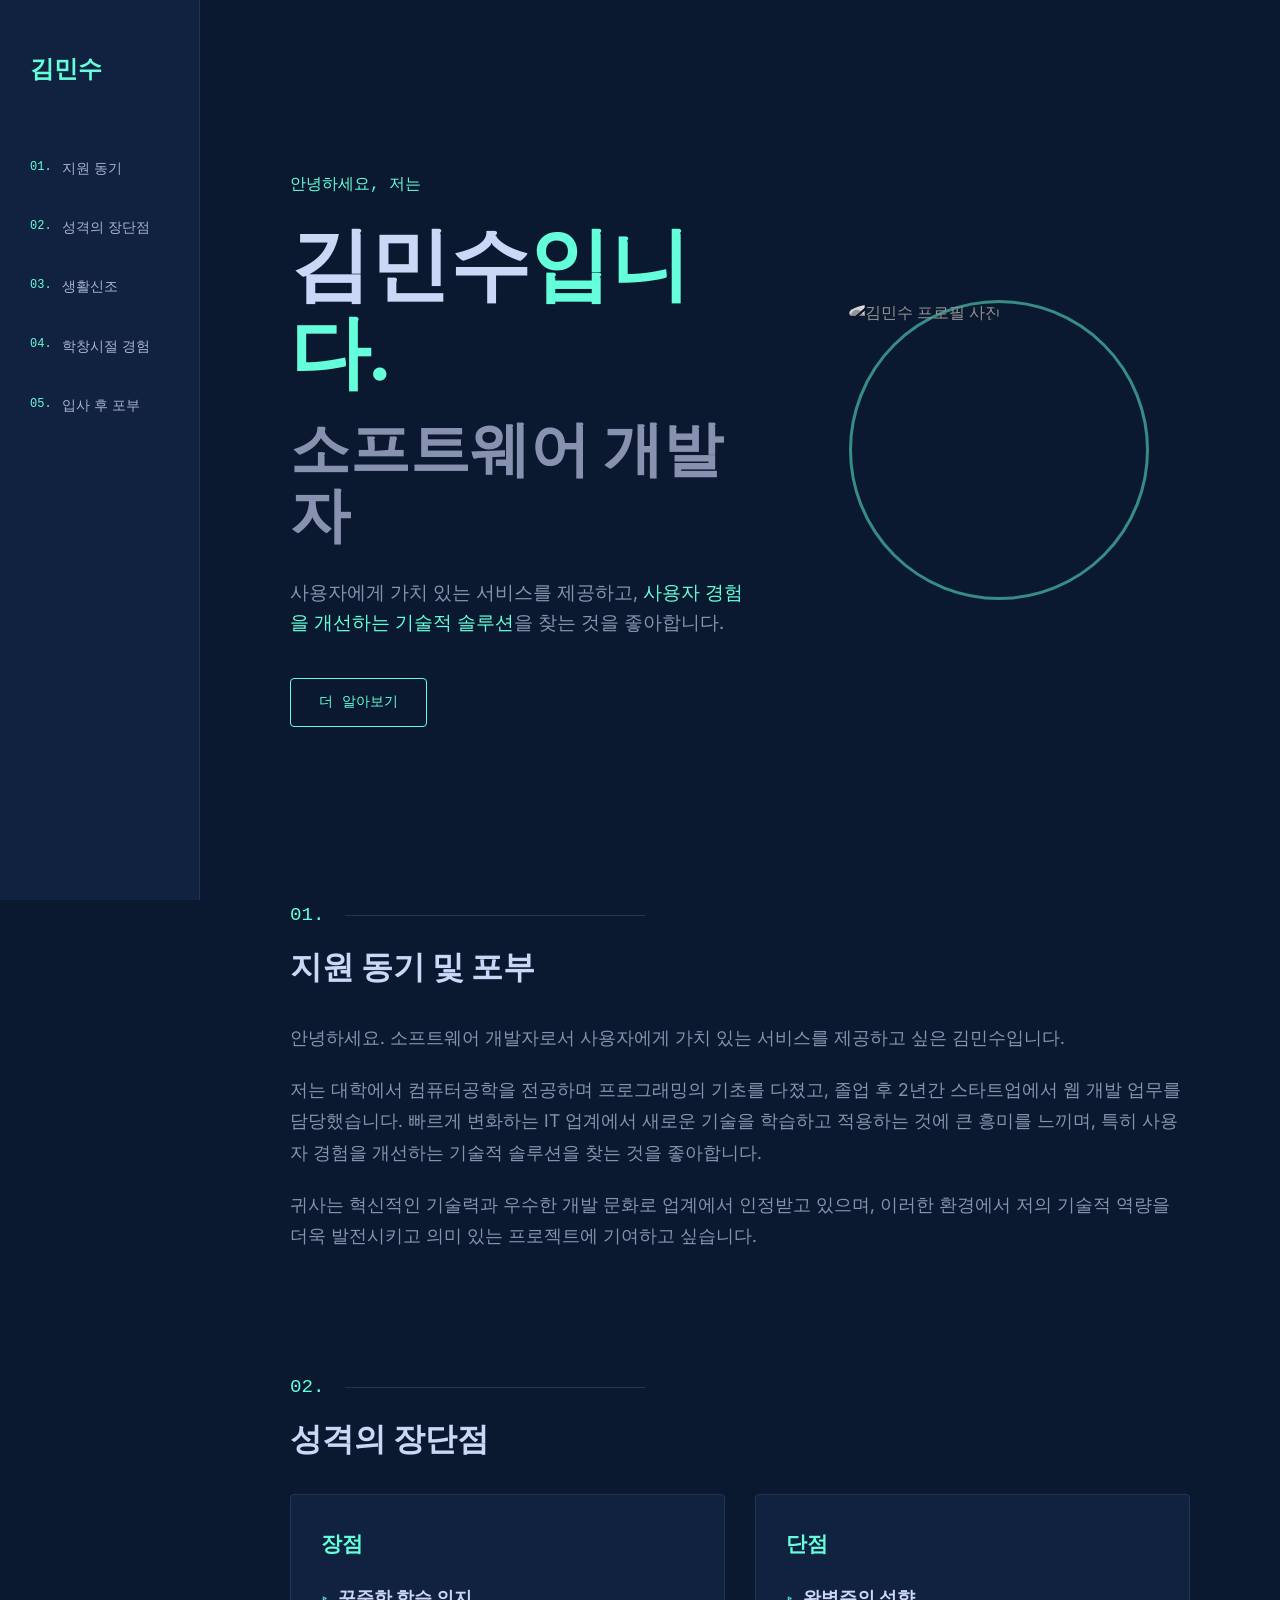
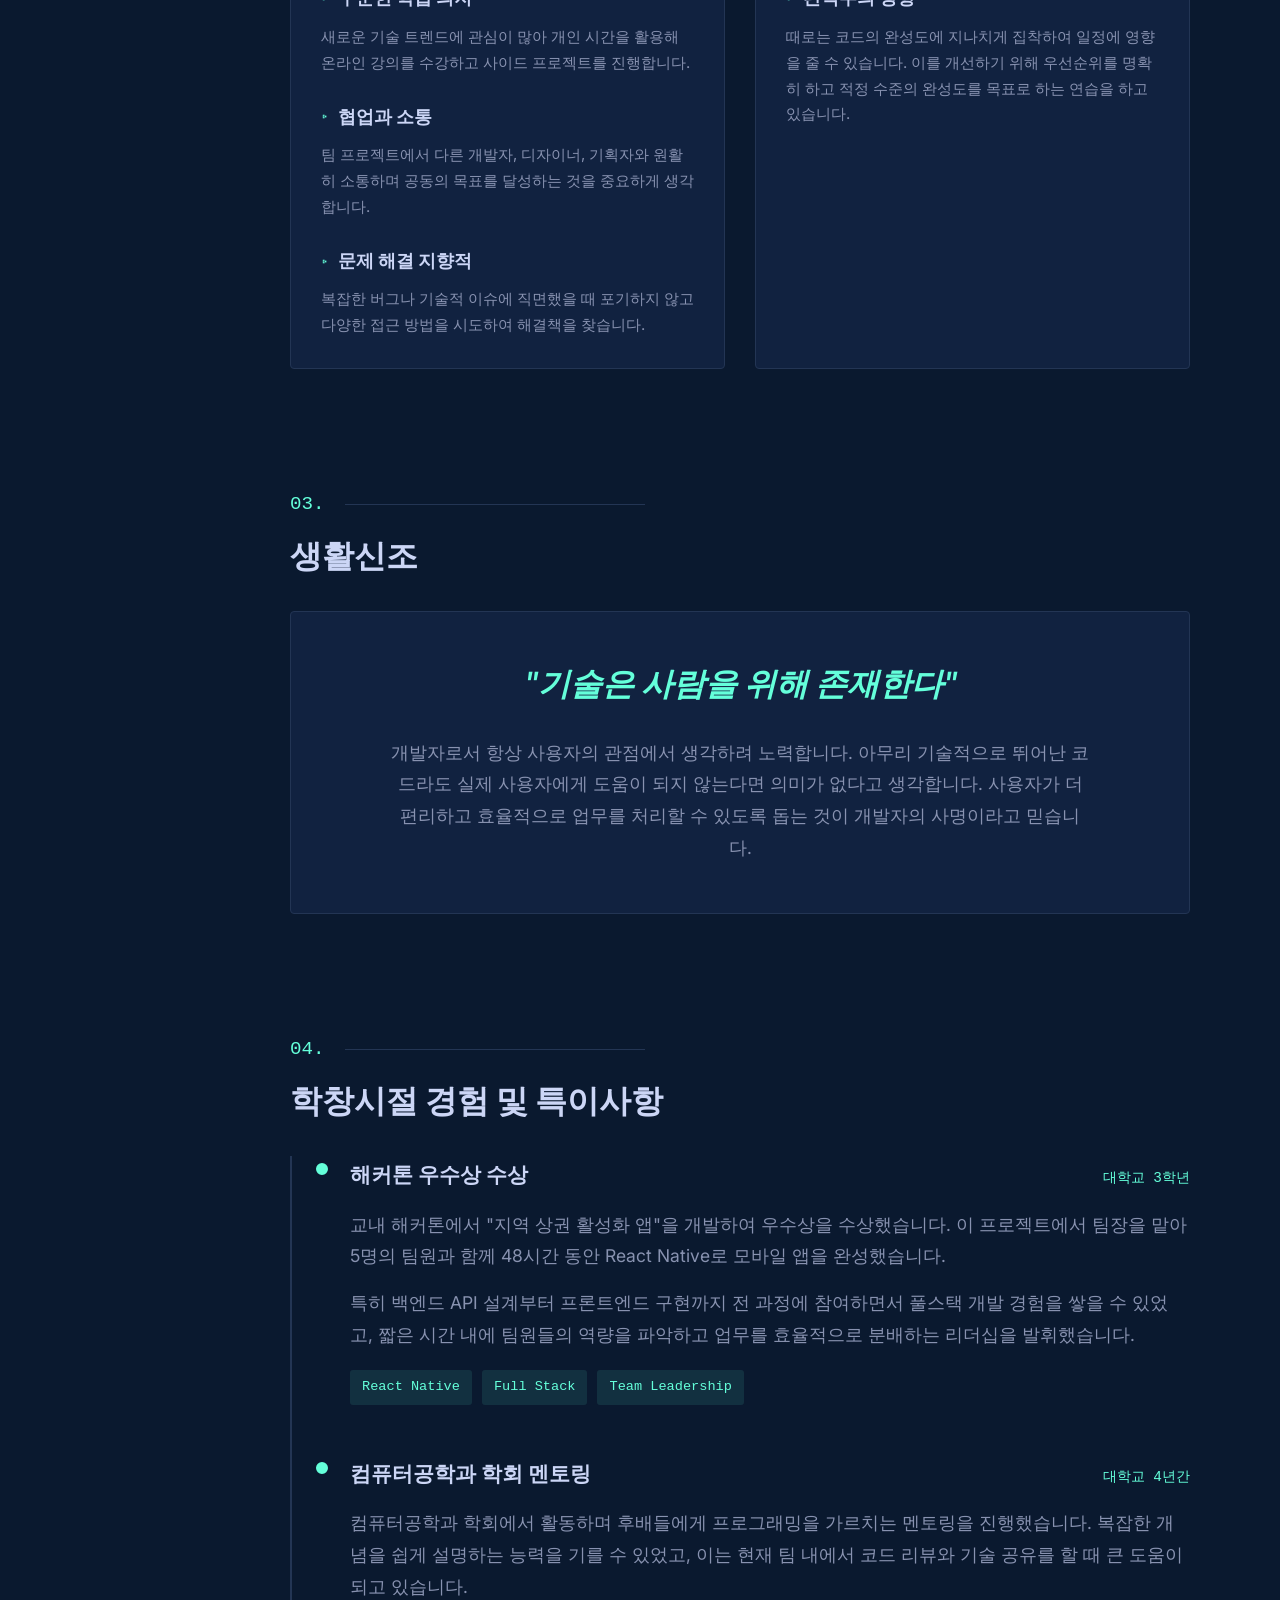
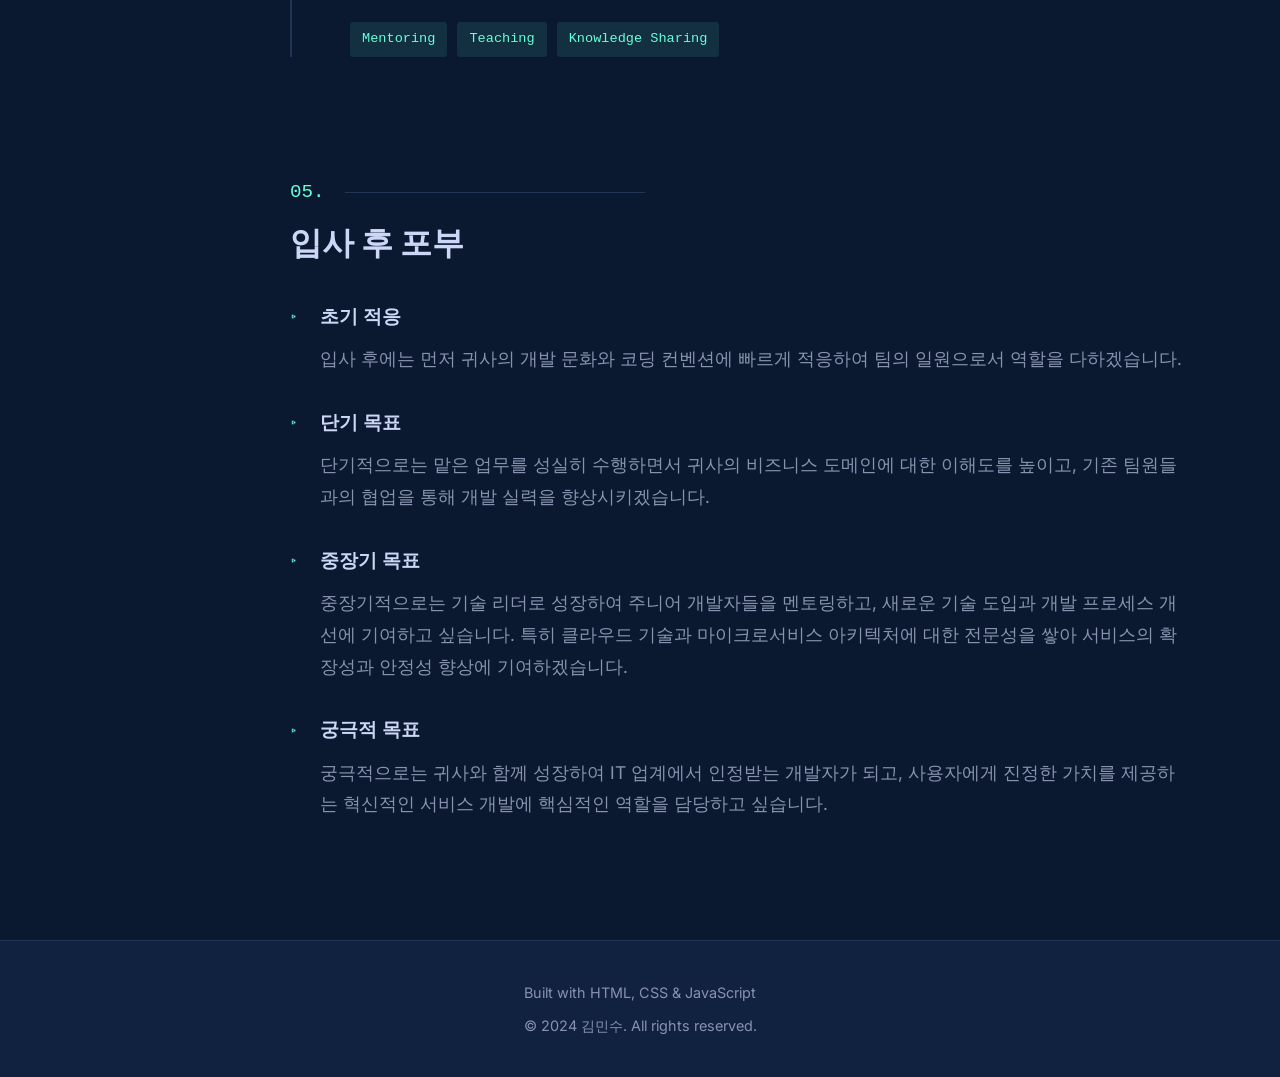
==== index.html @ 6a03dec2 "Sure! Pl" ====
<!DOCTYPE html>
<html lang="ko">
<head>
    <meta charset="UTF-8">
    <meta name="viewport" content="width=device-width, initial-scale=1.0">
    <title>김민수 - 자기소개서</title>
    <link rel="stylesheet" href="style.css">
    <link rel="preconnect" href="https://fonts.googleapis.com">
    <link rel="preconnect" href="https://fonts.gstatic.com" crossorigin>
    <link href="https://fonts.googleapis.com/css2?family=Inter:wght@300;400;500;600;700&display=swap" rel="stylesheet">
</head>
<body>
    <!-- 좌측 사이드바 네비게이션 -->
    <aside class="sidebar">
        <div class="sidebar-content">
            <div class="logo">
                <a href="#intro">김민수</a>
            </div>
            <nav class="sidebar-nav">
                <ol class="nav-list">
                    <li><a href="#motivation" class="nav-link"><span>01.</span> 지원 동기</a></li>
                    <li><a href="#personality" class="nav-link"><span>02.</span> 성격의 장단점</a></li>
                    <li><a href="#philosophy" class="nav-link"><span>03.</span> 생활신조</a></li>
                    <li><a href="#experience" class="nav-link"><span>04.</span> 학창시절 경험</a></li>
                    <li><a href="#future" class="nav-link"><span>05.</span> 입사 후 포부</a></li>
                </ol>
            </nav>
        </div>
    </aside>

    <!-- 메인 콘텐츠 -->
    <main class="main-wrapper">
        <div class="container">
            <!-- 인트로 섹션 -->
            <section id="intro" class="intro-section">
                <div class="intro-content">
                    <div class="intro-text">
                        <p class="intro-greeting">안녕하세요, 저는</p>
                        <h1 class="intro-name">김민수<span class="highlight">입니다.</span></h1>
                        <h2 class="intro-title">소프트웨어 개발자</h2>
                        <p class="intro-description">
                            사용자에게 가치 있는 서비스를 제공하고, 
                            <span class="highlight">사용자 경험을 개선하는 기술적 솔루션</span>을 찾는 것을 좋아합니다.
                        </p>
                        <a href="#motivation" class="cta-button">더 알아보기</a>
                    </div>
                    <div class="intro-image-wrapper">
                        <div class="profile-image-container">
                            <img src="P.png" alt="김민수 프로필 사진" class="profile-image">
                            <div class="profile-image-border"></div>
                        </div>
                    </div>
                </div>
            </section>

            <!-- 지원 동기 및 포부 -->
            <section id="motivation" class="section">
                <h2 class="section-number">01.</h2>
                <h2 class="section-title">지원 동기 및 포부</h2>
                <div class="section-content">
                    <p>안녕하세요. 소프트웨어 개발자로서 사용자에게 가치 있는 서비스를 제공하고 싶은 김민수입니다.</p>
                    <p>저는 대학에서 컴퓨터공학을 전공하며 프로그래밍의 기초를 다졌고, 졸업 후 2년간 스타트업에서 웹 개발 업무를 담당했습니다. 빠르게 변화하는 IT 업계에서 새로운 기술을 학습하고 적용하는 것에 큰 흥미를 느끼며, 특히 사용자 경험을 개선하는 기술적 솔루션을 찾는 것을 좋아합니다.</p>
                    <p>귀사는 혁신적인 기술력과 우수한 개발 문화로 업계에서 인정받고 있으며, 이러한 환경에서 저의 기술적 역량을 더욱 발전시키고 의미 있는 프로젝트에 기여하고 싶습니다.</p>
                </div>
            </section>

            <!-- 성격의 장단점 -->
            <section id="personality" class="section">
                <h2 class="section-number">02.</h2>
                <h2 class="section-title">성격의 장단점</h2>
                <div class="section-content">
                    <div class="personality-grid">
                        <div class="personality-item">
                            <h3 class="personality-label">장점</h3>
                            <ul class="personality-list">
                                <li>
                                    <div class="personality-header">
                                        <span class="personality-icon">▹</span>
                                        <strong>꾸준한 학습 의지</strong>
                                    </div>
                                    <p>새로운 기술 트렌드에 관심이 많아 개인 시간을 활용해 온라인 강의를 수강하고 사이드 프로젝트를 진행합니다.</p>
                                </li>
                                <li>
                                    <div class="personality-header">
                                        <span class="personality-icon">▹</span>
                                        <strong>협업과 소통</strong>
                                    </div>
                                    <p>팀 프로젝트에서 다른 개발자, 디자이너, 기획자와 원활히 소통하며 공동의 목표를 달성하는 것을 중요하게 생각합니다.</p>
                                </li>
                                <li>
                                    <div class="personality-header">
                                        <span class="personality-icon">▹</span>
                                        <strong>문제 해결 지향적</strong>
                                    </div>
                                    <p>복잡한 버그나 기술적 이슈에 직면했을 때 포기하지 않고 다양한 접근 방법을 시도하여 해결책을 찾습니다.</p>
                                </li>
                            </ul>
                        </div>
                        <div class="personality-item">
                            <h3 class="personality-label">단점</h3>
                            <ul class="personality-list">
                                <li>
                                    <div class="personality-header">
                                        <span class="personality-icon">▹</span>
                                        <strong>완벽주의 성향</strong>
                                    </div>
                                    <p>때로는 코드의 완성도에 지나치게 집착하여 일정에 영향을 줄 수 있습니다. 이를 개선하기 위해 우선순위를 명확히 하고 적정 수준의 완성도를 목표로 하는 연습을 하고 있습니다.</p>
                                </li>
                            </ul>
                        </div>
                    </div>
                </div>
            </section>

            <!-- 생활신조 -->
            <section id="philosophy" class="section">
                <h2 class="section-number">03.</h2>
                <h2 class="section-title">생활신조</h2>
                <div class="section-content">
                    <div class="philosophy-box">
                        <blockquote class="quote">"기술은 사람을 위해 존재한다"</blockquote>
                        <p>개발자로서 항상 사용자의 관점에서 생각하려 노력합니다. 아무리 기술적으로 뛰어난 코드라도 실제 사용자에게 도움이 되지 않는다면 의미가 없다고 생각합니다. 사용자가 더 편리하고 효율적으로 업무를 처리할 수 있도록 돕는 것이 개발자의 사명이라고 믿습니다.</p>
                    </div>
                </div>
            </section>

            <!-- 학창시절 경험 및 특이사항 -->
            <section id="experience" class="section">
                <h2 class="section-number">04.</h2>
                <h2 class="section-title">학창시절 경험 및 특이사항</h2>
                <div class="section-content">
                    <ul class="experience-list">
                        <li class="experience-item">
                            <div class="experience-header">
                                <h3 class="experience-title">해커톤 우수상 수상</h3>
                                <span class="experience-period">대학교 3학년</span>
                            </div>
                            <p>교내 해커톤에서 "지역 상권 활성화 앱"을 개발하여 우수상을 수상했습니다. 이 프로젝트에서 팀장을 맡아 5명의 팀원과 함께 48시간 동안 React Native로 모바일 앱을 완성했습니다.</p>
                            <p>특히 백엔드 API 설계부터 프론트엔드 구현까지 전 과정에 참여하면서 풀스택 개발 경험을 쌓을 수 있었고, 짧은 시간 내에 팀원들의 역량을 파악하고 업무를 효율적으로 분배하는 리더십을 발휘했습니다.</p>
                            <ul class="tech-tags">
                                <li>React Native</li>
                                <li>Full Stack</li>
                                <li>Team Leadership</li>
                            </ul>
                        </li>
                        <li class="experience-item">
                            <div class="experience-header">
                                <h3 class="experience-title">컴퓨터공학과 학회 멘토링</h3>
                                <span class="experience-period">대학교 4년간</span>
                            </div>
                            <p>컴퓨터공학과 학회에서 활동하며 후배들에게 프로그래밍을 가르치는 멘토링을 진행했습니다. 복잡한 개념을 쉽게 설명하는 능력을 기를 수 있었고, 이는 현재 팀 내에서 코드 리뷰와 기술 공유를 할 때 큰 도움이 되고 있습니다.</p>
                            <ul class="tech-tags">
                                <li>Mentoring</li>
                                <li>Teaching</li>
                                <li>Knowledge Sharing</li>
                            </ul>
                        </li>
                    </ul>
                </div>
            </section>

            <!-- 입사 후 포부 -->
            <section id="future" class="section">
                <h2 class="section-number">05.</h2>
                <h2 class="section-title">입사 후 포부</h2>
                <div class="section-content">
                    <ul class="future-list">
                        <li class="future-item">
                            <div class="future-header">
                                <span class="future-icon">▹</span>
                                <h3 class="future-title">초기 적응</h3>
                            </div>
                            <p>입사 후에는 먼저 귀사의 개발 문화와 코딩 컨벤션에 빠르게 적응하여 팀의 일원으로서 역할을 다하겠습니다.</p>
                        </li>
                        <li class="future-item">
                            <div class="future-header">
                                <span class="future-icon">▹</span>
                                <h3 class="future-title">단기 목표</h3>
                            </div>
                            <p>단기적으로는 맡은 업무를 성실히 수행하면서 귀사의 비즈니스 도메인에 대한 이해도를 높이고, 기존 팀원들과의 협업을 통해 개발 실력을 향상시키겠습니다.</p>
                        </li>
                        <li class="future-item">
                            <div class="future-header">
                                <span class="future-icon">▹</span>
                                <h3 class="future-title">중장기 목표</h3>
                            </div>
                            <p>중장기적으로는 기술 리더로 성장하여 주니어 개발자들을 멘토링하고, 새로운 기술 도입과 개발 프로세스 개선에 기여하고 싶습니다. 특히 클라우드 기술과 마이크로서비스 아키텍처에 대한 전문성을 쌓아 서비스의 확장성과 안정성 향상에 기여하겠습니다.</p>
                        </li>
                        <li class="future-item">
                            <div class="future-header">
                                <span class="future-icon">▹</span>
                                <h3 class="future-title">궁극적 목표</h3>
                            </div>
                            <p>궁극적으로는 귀사와 함께 성장하여 IT 업계에서 인정받는 개발자가 되고, 사용자에게 진정한 가치를 제공하는 혁신적인 서비스 개발에 핵심적인 역할을 담당하고 싶습니다.</p>
                        </li>
                    </ul>
                </div>
            </section>
        </div>
    </main>

    <!-- 푸터 -->
    <footer class="footer">
        <div class="footer-content">
            <p>Built with HTML, CSS & JavaScript</p>
            <p>&copy; 2024 김민수. All rights reserved.</p>
        </div>
    </footer>

    <!-- 스크롤 투 탑 버튼 -->
    <button id="scrollTop" class="scroll-top" aria-label="맨 위로 이동">
        ↑
    </button>

    <script src="script.js"></script>
</body>
</html>
---- style.css ----
/* 전역 스타일 */
* {
    margin: 0;
    padding: 0;
    box-sizing: border-box;
}

:root {
    --navy: #0a192f;
    --light-navy: #112240;
    --lightest-navy: #233554;
    --navy-shadow: rgba(2, 12, 27, 0.7);
    --dark-slate: #495670;
    --slate: #8892b0;
    --light-slate: #a8b2d1;
    --lightest-slate: #ccd6f6;
    --white: #e6f1ff;
    --green: #64ffda;
    --green-tint: rgba(100, 255, 218, 0.1);
    --pink: #f57dff;
    --blue: #57cbff;
    --font-sans: 'Inter', -apple-system, BlinkMacSystemFont, 'Segoe UI', 'Noto Sans KR', sans-serif;
    --transition: all 0.25s cubic-bezier(0.645, 0.045, 0.355, 1);
}

html {
    scroll-behavior: smooth;
}

body {
    font-family: var(--font-sans);
    line-height: 1.6;
    color: var(--slate);
    background-color: var(--navy);
    -webkit-font-smoothing: antialiased;
    -moz-osx-font-smoothing: grayscale;
}

/* 스크롤바 스타일 */
::-webkit-scrollbar {
    width: 12px;
}

::-webkit-scrollbar-track {
    background: var(--navy);
}

::-webkit-scrollbar-thumb {
    background-color: var(--dark-slate);
    border: 3px solid var(--navy);
    border-radius: 10px;
}

::-webkit-scrollbar-thumb:hover {
    background-color: var(--green);
}

/* 좌측 사이드바 */
.sidebar {
    position: fixed;
    left: 0;
    top: 0;
    bottom: 0;
    width: 200px;
    background-color: var(--light-navy);
    border-right: 1px solid var(--lightest-navy);
    padding: 50px 30px;
    z-index: 1000;
    display: flex;
    flex-direction: column;
    transition: var(--transition);
}

.sidebar-content {
    display: flex;
    flex-direction: column;
    height: 100%;
}

.logo {
    margin-bottom: 60px;
}

.logo a {
    font-size: 1.5rem;
    font-weight: 700;
    color: var(--green);
    text-decoration: none;
    transition: var(--transition);
    display: inline-block;
}

.logo a:hover {
    color: var(--white);
    transform: translateY(-2px);
}

.sidebar-nav {
    flex: 1;
}

.nav-list {
    list-style: none;
    counter-reset: item;
    padding: 0;
}

.nav-list li {
    counter-increment: item;
    margin-bottom: 20px;
}

.nav-link {
    display: flex;
    align-items: center;
    color: var(--light-slate);
    text-decoration: none;
    font-size: 0.9rem;
    transition: var(--transition);
    padding: 8px 0;
    position: relative;
}

.nav-link span {
    margin-right: 10px;
    color: var(--green);
    font-family: 'SF Mono', 'Monaco', 'Inconsolata', 'Fira Code', monospace;
    font-size: 0.75rem;
}

.nav-link:hover,
.nav-link.active {
    color: var(--green);
}

.nav-link::before {
    content: '';
    position: absolute;
    left: -30px;
    width: 2px;
    height: 0;
    background-color: var(--green);
    transition: var(--transition);
}

.nav-link:hover::before,
.nav-link.active::before {
    height: 100%;
}

/* 메인 콘텐츠 래퍼 */
.main-wrapper {
    margin-left: 200px;
    min-height: 100vh;
}

.container {
    max-width: 1000px;
    margin: 0 auto;
    padding: 0 50px;
}

/* 인트로 섹션 */
.intro-section {
    min-height: 100vh;
    display: flex;
    flex-direction: column;
    justify-content: center;
    padding: 100px 0;
}

.intro-content {
    display: grid;
    grid-template-columns: 1.2fr 1fr;
    gap: 60px;
    align-items: center;
}

.intro-text {
    z-index: 1;
}

.intro-greeting {
    color: var(--green);
    font-family: 'SF Mono', 'Monaco', 'Inconsolata', 'Fira Code', monospace;
    font-size: 1rem;
    margin-bottom: 20px;
    animation: fadeInUp 0.6s ease;
}

.intro-name {
    font-size: clamp(40px, 8vw, 80px);
    font-weight: 700;
    color: var(--lightest-slate);
    line-height: 1.1;
    margin-bottom: 20px;
    animation: fadeInUp 0.6s ease 0.1s both;
}

.intro-name .highlight {
    color: var(--green);
}

.intro-title {
    font-size: clamp(30px, 6vw, 60px);
    font-weight: 700;
    color: var(--slate);
    line-height: 1.1;
    margin-bottom: 30px;
    animation: fadeInUp 0.6s ease 0.2s both;
}

.intro-description {
    font-size: 1.2rem;
    color: var(--slate);
    max-width: 600px;
    line-height: 1.6;
    margin-bottom: 40px;
    animation: fadeInUp 0.6s ease 0.3s both;
}

.intro-description .highlight {
    color: var(--green);
}

.cta-button {
    display: inline-block;
    color: var(--green);
    background-color: transparent;
    border: 1px solid var(--green);
    border-radius: 4px;
    padding: 12px 28px;
    font-size: 0.9rem;
    font-family: 'SF Mono', 'Monaco', 'Inconsolata', 'Fira Code', monospace;
    text-decoration: none;
    transition: var(--transition);
    animation: fadeInUp 0.6s ease 0.4s both;
}

.cta-button:hover {
    background-color: var(--green-tint);
    transform: translateY(-3px);
}

/* 프로필 이미지 */
.intro-image-wrapper {
    display: flex;
    justify-content: center;
    align-items: center;
    animation: fadeInUp 0.6s ease 0.5s both;
}

.profile-image-container {
    position: relative;
    width: 300px;
    height: 300px;
    max-width: 100%;
}

.profile-image {
    width: 100%;
    height: 100%;
    object-fit: cover;
    border-radius: 50%;
    filter: grayscale(100%);
    transition: var(--transition);
    position: relative;
    z-index: 2;
}

.profile-image:hover {
    filter: grayscale(0%);
    transform: scale(1.05);
}

.profile-image-border {
    position: absolute;
    top: 0;
    left: 0;
    width: 100%;
    height: 100%;
    border-radius: 50%;
    border: 3px solid var(--green);
    opacity: 0.5;
    transition: var(--transition);
    z-index: 1;
    animation: rotate 20s linear infinite;
}

.profile-image-container:hover .profile-image-border {
    opacity: 1;
    border-width: 4px;
    box-shadow: 0 0 30px var(--green-tint);
}

@keyframes rotate {
    from {
        transform: rotate(0deg);
    }
    to {
        transform: rotate(360deg);
    }
}

@keyframes fadeInUp {
    from {
        opacity: 0;
        transform: translateY(20px);
    }
    to {
        opacity: 1;
        transform: translateY(0);
    }
}

/* 섹션 스타일 */
.section {
    margin-bottom: 120px;
    opacity: 0;
    transform: translateY(30px);
    transition: var(--transition);
}

.section.visible {
    opacity: 1;
    transform: translateY(0);
}

.section-number {
    display: flex;
    align-items: center;
    font-family: 'SF Mono', 'Monaco', 'Inconsolata', 'Fira Code', monospace;
    font-size: 1.2rem;
    font-weight: 400;
    color: var(--green);
    margin-bottom: 10px;
    margin-right: 20px;
}

.section-number::after {
    content: '';
    display: block;
    position: relative;
    width: 300px;
    height: 1px;
    margin-left: 20px;
    background-color: var(--lightest-navy);
}

.section-title {
    font-size: clamp(26px, 5vw, 32px);
    font-weight: 600;
    color: var(--lightest-slate);
    margin-bottom: 30px;
    display: flex;
    align-items: center;
}

.section-content {
    color: var(--slate);
    font-size: 1.1rem;
    line-height: 1.8;
}

.section-content p {
    margin-bottom: 20px;
}

.section-content p:last-child {
    margin-bottom: 0;
}

/* 성격의 장단점 */
.personality-grid {
    display: grid;
    grid-template-columns: repeat(auto-fit, minmax(300px, 1fr));
    gap: 30px;
    margin-top: 30px;
}

.personality-item {
    background-color: var(--light-navy);
    padding: 30px;
    border-radius: 4px;
    border: 1px solid var(--lightest-navy);
    transition: var(--transition);
}

.personality-item:hover {
    transform: translateY(-5px);
    border-color: var(--green);
}

.personality-label {
    font-size: 1.3rem;
    color: var(--green);
    margin-bottom: 20px;
    font-weight: 600;
}

.personality-list {
    list-style: none;
}

.personality-list li {
    margin-bottom: 25px;
}

.personality-list li:last-child {
    margin-bottom: 0;
}

.personality-header {
    display: flex;
    align-items: center;
    margin-bottom: 10px;
}

.personality-icon {
    color: var(--green);
    margin-right: 10px;
    font-size: 0.9rem;
}

.personality-header strong {
    color: var(--lightest-slate);
    font-size: 1.1rem;
}

.personality-list p {
    color: var(--slate);
    font-size: 0.95rem;
    line-height: 1.7;
    margin: 0;
}

/* 생활신조 */
.philosophy-box {
    background-color: var(--light-navy);
    padding: 50px;
    border-radius: 4px;
    border: 1px solid var(--lightest-navy);
    text-align: center;
    transition: var(--transition);
}

.philosophy-box:hover {
    border-color: var(--green);
    transform: translateY(-5px);
}

.quote {
    font-size: clamp(24px, 4vw, 32px);
    font-weight: 600;
    color: var(--green);
    margin-bottom: 30px;
    font-style: italic;
    line-height: 1.4;
}

.philosophy-box p {
    font-size: 1.1rem;
    line-height: 1.8;
    color: var(--slate);
    max-width: 700px;
    margin: 0 auto;
}

/* 학창시절 경험 */
.experience-list {
    list-style: none;
    position: relative;
    padding-left: 30px;
}

.experience-list::before {
    content: '';
    position: absolute;
    left: 0;
    top: 0;
    bottom: 0;
    width: 2px;
    background-color: var(--lightest-navy);
}

.experience-item {
    position: relative;
    margin-bottom: 50px;
    padding-left: 30px;
}

.experience-item::before {
    content: '';
    position: absolute;
    left: -6px;
    top: 5px;
    width: 12px;
    height: 12px;
    border-radius: 50%;
    background-color: var(--green);
    border: 2px solid var(--navy);
}

.experience-item:last-child {
    margin-bottom: 0;
}

.experience-header {
    display: flex;
    align-items: baseline;
    justify-content: space-between;
    margin-bottom: 15px;
    flex-wrap: wrap;
    gap: 10px;
}

.experience-title {
    font-size: 1.3rem;
    color: var(--lightest-slate);
    font-weight: 600;
}

.experience-period {
    color: var(--green);
    font-family: 'SF Mono', 'Monaco', 'Inconsolata', 'Fira Code', monospace;
    font-size: 0.9rem;
}

.experience-item p {
    color: var(--slate);
    margin-bottom: 15px;
    line-height: 1.8;
}

.experience-item p:last-of-type {
    margin-bottom: 20px;
}

.tech-tags {
    display: flex;
    flex-wrap: wrap;
    gap: 10px;
    list-style: none;
    margin-top: 20px;
}

.tech-tags li {
    color: var(--green);
    font-family: 'SF Mono', 'Monaco', 'Inconsolata', 'Fira Code', monospace;
    font-size: 0.85rem;
    padding: 5px 12px;
    background-color: var(--green-tint);
    border-radius: 3px;
}

/* 입사 후 포부 */
.future-list {
    list-style: none;
    margin-top: 30px;
}

.future-item {
    position: relative;
    padding-left: 30px;
    margin-bottom: 30px;
    transition: var(--transition);
}

.future-item:hover {
    transform: translateX(5px);
}

.future-header {
    display: flex;
    align-items: center;
    margin-bottom: 10px;
}

.future-icon {
    color: var(--green);
    margin-right: 10px;
    font-size: 0.9rem;
    position: absolute;
    left: 0;
}

.future-title {
    font-size: 1.2rem;
    color: var(--lightest-slate);
    font-weight: 600;
}

.future-item p {
    color: var(--slate);
    line-height: 1.8;
    margin: 0;
}

/* 푸터 */
.footer {
    background-color: var(--light-navy);
    border-top: 1px solid var(--lightest-navy);
    padding: 40px 0;
    margin-top: 100px;
}

.footer-content {
    max-width: 1000px;
    margin: 0 auto;
    padding: 0 50px;
    text-align: center;
}

.footer-content p {
    color: var(--slate);
    font-size: 0.9rem;
    margin-bottom: 10px;
}

.footer-content p:last-child {
    margin-bottom: 0;
}

/* 스크롤 투 탑 버튼 */
.scroll-top {
    position: fixed;
    bottom: 30px;
    right: 30px;
    width: 50px;
    height: 50px;
    background-color: var(--green-tint);
    color: var(--green);
    border: 1px solid var(--green);
    border-radius: 50%;
    font-size: 20px;
    cursor: pointer;
    opacity: 0;
    visibility: hidden;
    transition: var(--transition);
    z-index: 1000;
    display: flex;
    align-items: center;
    justify-content: center;
}

.scroll-top.visible {
    opacity: 1;
    visibility: visible;
}

.scroll-top:hover {
    background-color: var(--green);
    color: var(--navy);
    transform: translateY(-5px);
}

/* 반응형 디자인 */
@media (max-width: 1080px) {
    .sidebar {
        width: 150px;
        padding: 50px 20px;
    }

    .main-wrapper {
        margin-left: 150px;
    }

    .container {
        padding: 0 40px;
    }
}

@media (max-width: 768px) {
    .sidebar {
        position: fixed;
        left: -200px;
        width: 200px;
        transition: var(--transition);
    }

    .sidebar.mobile-open {
        left: 0;
    }

    .main-wrapper {
        margin-left: 0;
    }

    .container {
        padding: 0 30px;
    }

    .intro-section {
        padding: 80px 0;
    }

    .intro-content {
        grid-template-columns: 1fr;
        gap: 40px;
        text-align: center;
    }

    .intro-image-wrapper {
        order: -1;
    }

    .profile-image-container {
        width: 250px;
        height: 250px;
    }

    .section {
        margin-bottom: 80px;
    }

    .personality-grid {
        grid-template-columns: 1fr;
    }

    .philosophy-box {
        padding: 30px 20px;
    }

    .experience-header {
        flex-direction: column;
        align-items: flex-start;
    }

    .scroll-top {
        bottom: 20px;
        right: 20px;
        width: 45px;
        height: 45px;
    }
}

@media (max-width: 480px) {
    .container {
        padding: 0 20px;
    }

    .intro-section {
        padding: 60px 0;
    }

    .intro-content {
        gap: 30px;
    }

    .profile-image-container {
        width: 200px;
        height: 200px;
    }

    .section-number::after {
        width: 100px;
    }

    .philosophy-box {
        padding: 25px 15px;
    }

    .quote {
        font-size: 1.5rem;
    }
}
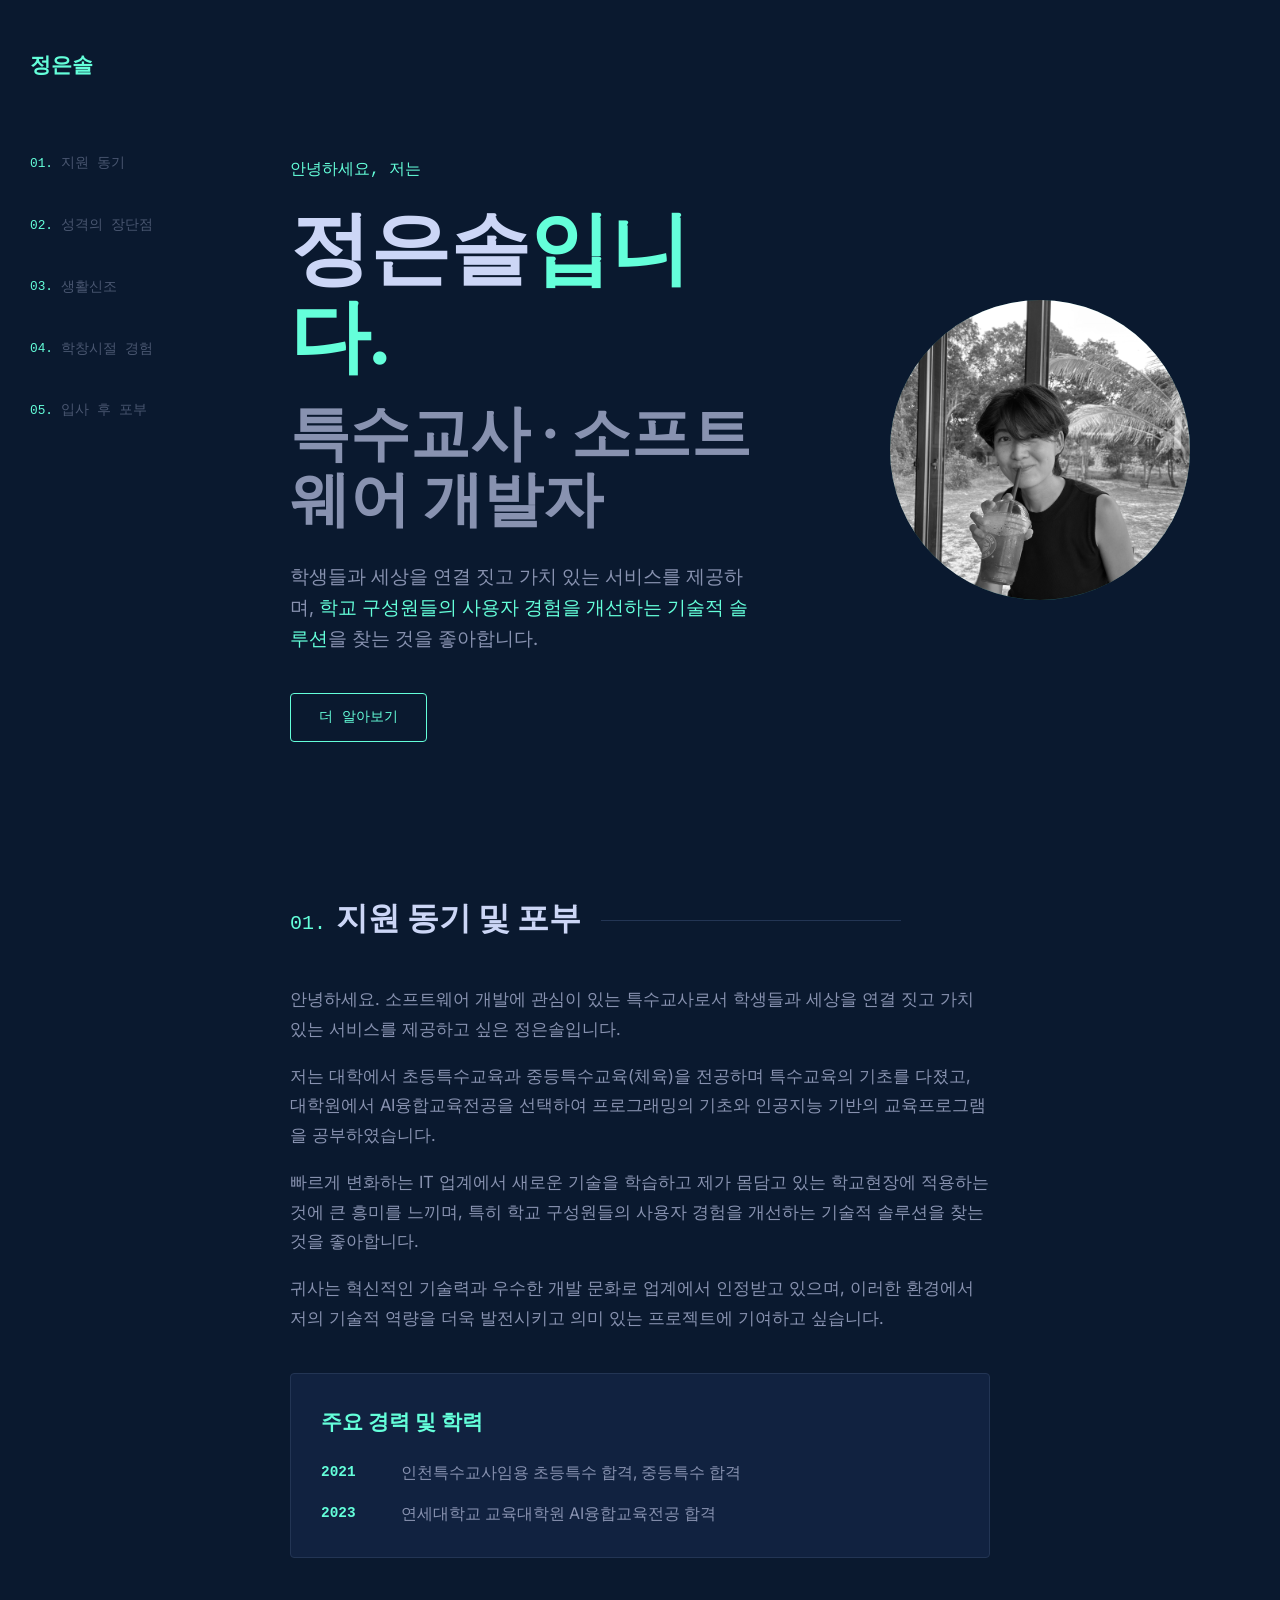
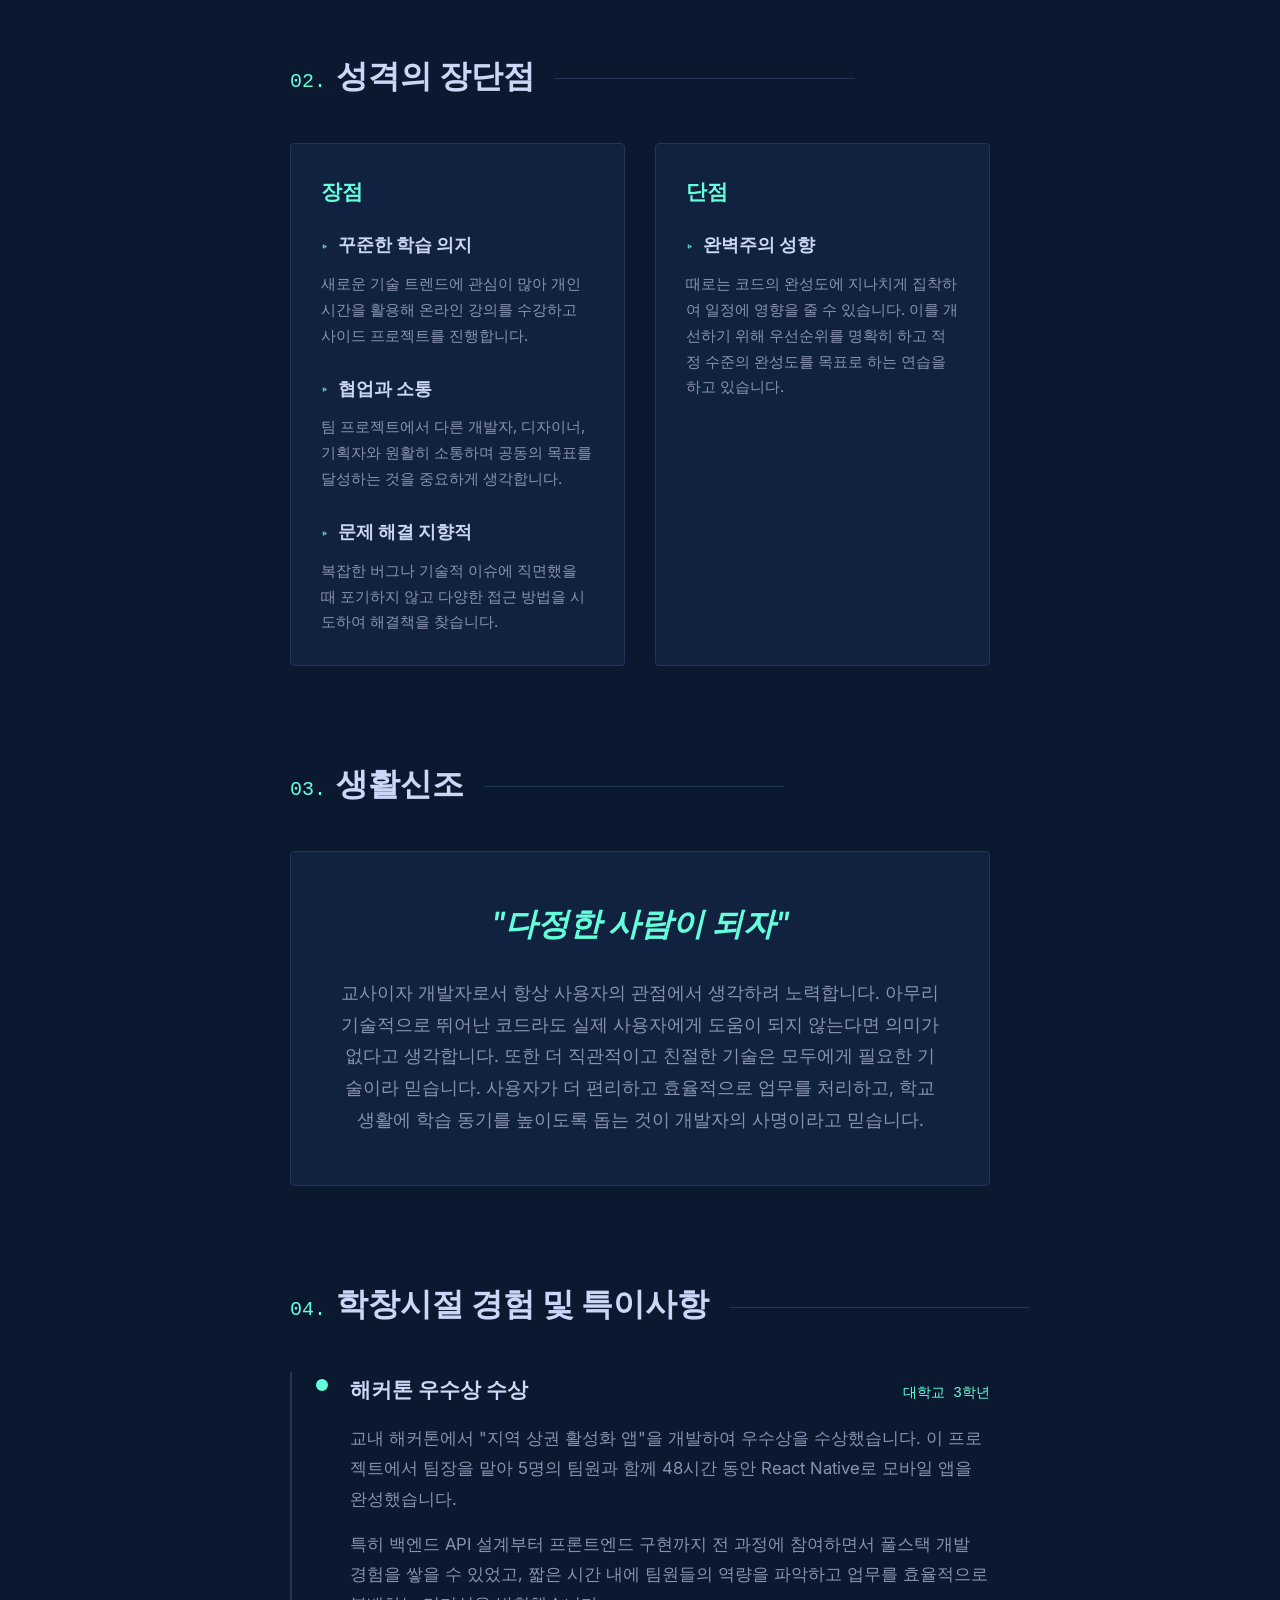
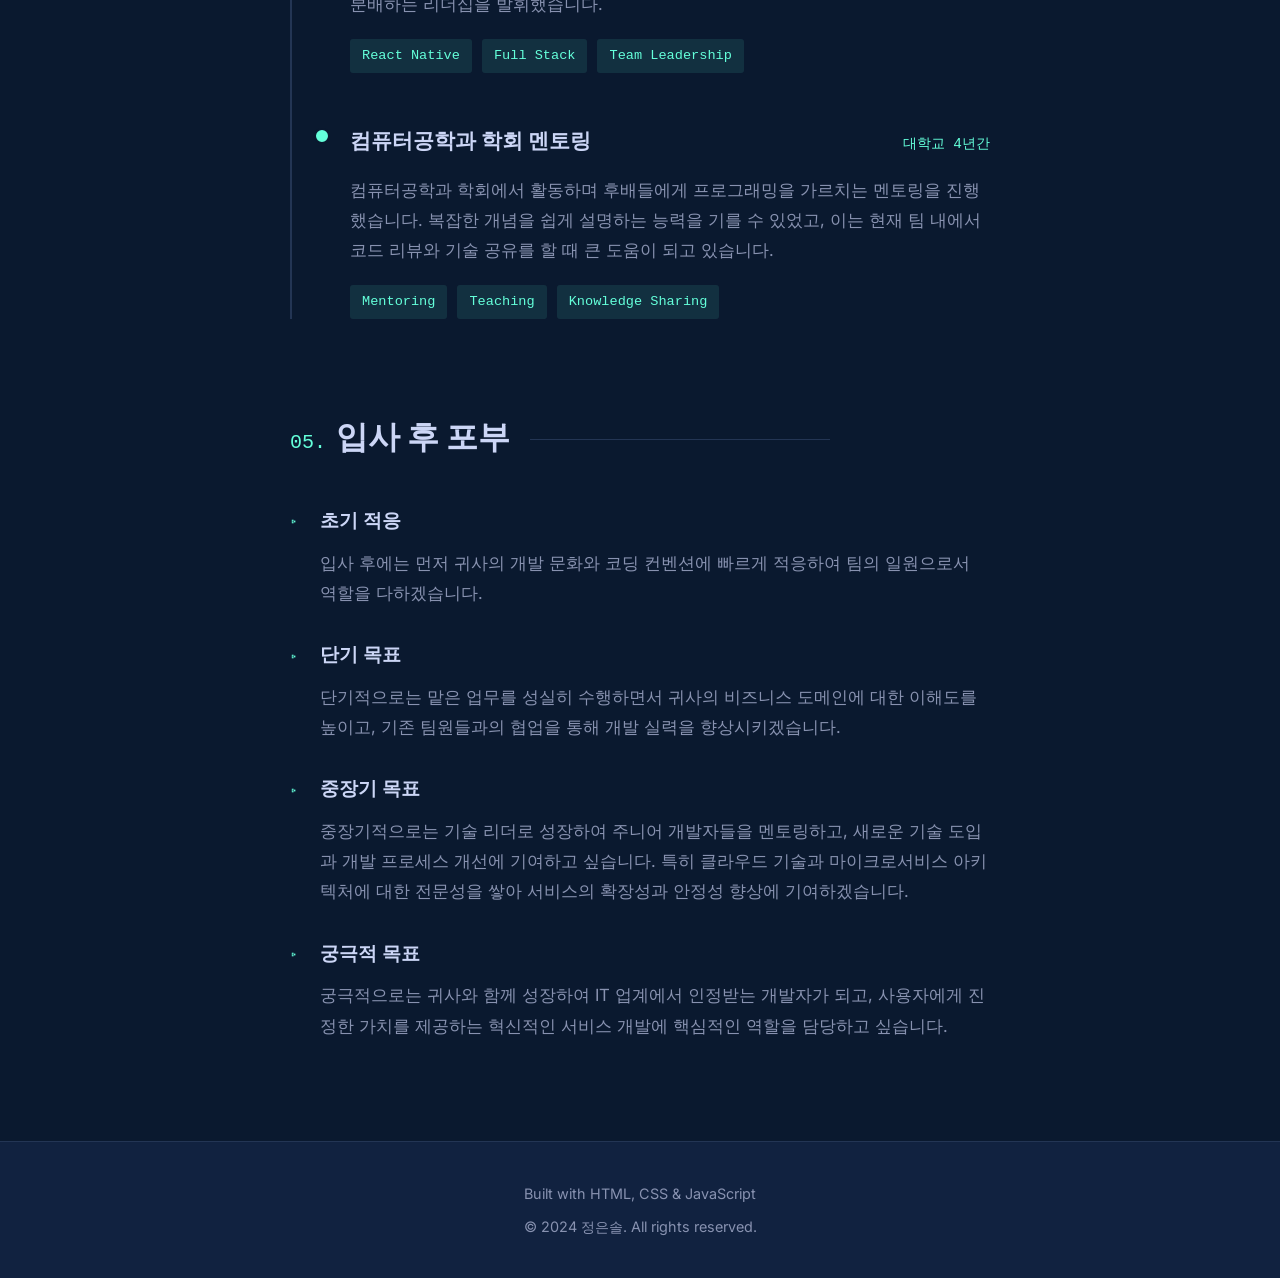
==== commit 8e7418d3: "Update personal information and content in self-introduction document and HTML. Changed author name " ====
--- a/index.html
+++ b/index.html
@@ -3,7 +3,7 @@
 <head>
     <meta charset="UTF-8">
     <meta name="viewport" content="width=device-width, initial-scale=1.0">
-    <title>김민수 - 자기소개서</title>
+    <title>정은솔 - 자기소개서</title>
     <link rel="stylesheet" href="style.css">
     <link rel="preconnect" href="https://fonts.googleapis.com">
     <link rel="preconnect" href="https://fonts.gstatic.com" crossorigin>
@@ -14,7 +14,7 @@
     <aside class="sidebar">
         <div class="sidebar-content">
             <div class="logo">
-                <a href="#intro">김민수</a>
+                <a href="#intro">정은솔</a>
             </div>
             <nav class="sidebar-nav">
                 <ol class="nav-list">
@@ -36,17 +36,17 @@
                 <div class="intro-content">
                     <div class="intro-text">
                         <p class="intro-greeting">안녕하세요, 저는</p>
-                        <h1 class="intro-name">김민수<span class="highlight">입니다.</span></h1>
-                        <h2 class="intro-title">소프트웨어 개발자</h2>
+                        <h1 class="intro-name">정은솔<span class="highlight">입니다.</span></h1>
+                        <h2 class="intro-title">특수교사 · 소프트웨어 개발자</h2>
                         <p class="intro-description">
-                            사용자에게 가치 있는 서비스를 제공하고, 
-                            <span class="highlight">사용자 경험을 개선하는 기술적 솔루션</span>을 찾는 것을 좋아합니다.
+                            학생들과 세상을 연결 짓고 가치 있는 서비스를 제공하며, 
+                            <span class="highlight">학교 구성원들의 사용자 경험을 개선하는 기술적 솔루션</span>을 찾는 것을 좋아합니다.
                         </p>
                         <a href="#motivation" class="cta-button">더 알아보기</a>
                     </div>
                     <div class="intro-image-wrapper">
                         <div class="profile-image-container">
-                            <img src="P.png" alt="김민수 프로필 사진" class="profile-image">
+                            <img src="IMG_9372.JPG" alt="정은솔 프로필 사진" class="profile-image">
                             <div class="profile-image-border"></div>
                         </div>
                     </div>
@@ -55,19 +55,38 @@
 
             <!-- 지원 동기 및 포부 -->
             <section id="motivation" class="section">
-                <h2 class="section-number">01.</h2>
-                <h2 class="section-title">지원 동기 및 포부</h2>
-                <div class="section-content">
-                    <p>안녕하세요. 소프트웨어 개발자로서 사용자에게 가치 있는 서비스를 제공하고 싶은 김민수입니다.</p>
-                    <p>저는 대학에서 컴퓨터공학을 전공하며 프로그래밍의 기초를 다졌고, 졸업 후 2년간 스타트업에서 웹 개발 업무를 담당했습니다. 빠르게 변화하는 IT 업계에서 새로운 기술을 학습하고 적용하는 것에 큰 흥미를 느끼며, 특히 사용자 경험을 개선하는 기술적 솔루션을 찾는 것을 좋아합니다.</p>
+                <div class="section-header">
+                    <span class="section-number">01.</span>
+                    <h2 class="section-title">지원 동기 및 포부</h2>
+                </div>
+                <div class="section-content">
+                    <p>안녕하세요. 소프트웨어 개발에 관심이 있는 특수교사로서 학생들과 세상을 연결 짓고 가치 있는 서비스를 제공하고 싶은 정은솔입니다.</p>
+                    <p>저는 대학에서 초등특수교육과 중등특수교육(체육)을 전공하며 특수교육의 기초를 다졌고, 대학원에서 AI융합교육전공을 선택하여 프로그래밍의 기초와 인공지능 기반의 교육프로그램을 공부하였습니다.</p>
+                    <p>빠르게 변화하는 IT 업계에서 새로운 기술을 학습하고 제가 몸담고 있는 학교현장에 적용하는 것에 큰 흥미를 느끼며, 특히 학교 구성원들의 사용자 경험을 개선하는 기술적 솔루션을 찾는 것을 좋아합니다.</p>
                     <p>귀사는 혁신적인 기술력과 우수한 개발 문화로 업계에서 인정받고 있으며, 이러한 환경에서 저의 기술적 역량을 더욱 발전시키고 의미 있는 프로젝트에 기여하고 싶습니다.</p>
+                    
+                    <div class="achievement-box">
+                        <h3 class="achievement-title">주요 경력 및 학력</h3>
+                        <ul class="achievement-list">
+                            <li>
+                                <span class="achievement-year">2021</span>
+                                <span class="achievement-text">인천특수교사임용 초등특수 합격, 중등특수 합격</span>
+                            </li>
+                            <li>
+                                <span class="achievement-year">2023</span>
+                                <span class="achievement-text">연세대학교 교육대학원 AI융합교육전공 합격</span>
+                            </li>
+                        </ul>
+                    </div>
                 </div>
             </section>
 
             <!-- 성격의 장단점 -->
             <section id="personality" class="section">
-                <h2 class="section-number">02.</h2>
-                <h2 class="section-title">성격의 장단점</h2>
+                <div class="section-header">
+                    <span class="section-number">02.</span>
+                    <h2 class="section-title">성격의 장단점</h2>
+                </div>
                 <div class="section-content">
                     <div class="personality-grid">
                         <div class="personality-item">
@@ -114,20 +133,24 @@
 
             <!-- 생활신조 -->
             <section id="philosophy" class="section">
-                <h2 class="section-number">03.</h2>
-                <h2 class="section-title">생활신조</h2>
+                <div class="section-header">
+                    <span class="section-number">03.</span>
+                    <h2 class="section-title">생활신조</h2>
+                </div>
                 <div class="section-content">
                     <div class="philosophy-box">
-                        <blockquote class="quote">"기술은 사람을 위해 존재한다"</blockquote>
-                        <p>개발자로서 항상 사용자의 관점에서 생각하려 노력합니다. 아무리 기술적으로 뛰어난 코드라도 실제 사용자에게 도움이 되지 않는다면 의미가 없다고 생각합니다. 사용자가 더 편리하고 효율적으로 업무를 처리할 수 있도록 돕는 것이 개발자의 사명이라고 믿습니다.</p>
+                        <blockquote class="quote">"다정한 사람이 되자"</blockquote>
+                        <p>교사이자 개발자로서 항상 사용자의 관점에서 생각하려 노력합니다. 아무리 기술적으로 뛰어난 코드라도 실제 사용자에게 도움이 되지 않는다면 의미가 없다고 생각합니다. 또한 더 직관적이고 친절한 기술은 모두에게 필요한 기술이라 믿습니다. 사용자가 더 편리하고 효율적으로 업무를 처리하고, 학교생활에 학습 동기를 높이도록 돕는 것이 개발자의 사명이라고 믿습니다.</p>
                     </div>
                 </div>
             </section>
 
             <!-- 학창시절 경험 및 특이사항 -->
             <section id="experience" class="section">
-                <h2 class="section-number">04.</h2>
-                <h2 class="section-title">학창시절 경험 및 특이사항</h2>
+                <div class="section-header">
+                    <span class="section-number">04.</span>
+                    <h2 class="section-title">학창시절 경험 및 특이사항</h2>
+                </div>
                 <div class="section-content">
                     <ul class="experience-list">
                         <li class="experience-item">
@@ -161,8 +184,10 @@
 
             <!-- 입사 후 포부 -->
             <section id="future" class="section">
-                <h2 class="section-number">05.</h2>
-                <h2 class="section-title">입사 후 포부</h2>
+                <div class="section-header">
+                    <span class="section-number">05.</span>
+                    <h2 class="section-title">입사 후 포부</h2>
+                </div>
                 <div class="section-content">
                     <ul class="future-list">
                         <li class="future-item">
@@ -203,7 +228,7 @@
     <footer class="footer">
         <div class="footer-content">
             <p>Built with HTML, CSS & JavaScript</p>
-            <p>&copy; 2024 김민수. All rights reserved.</p>
+            <p>&copy; 2024 정은솔. All rights reserved.</p>
         </div>
     </footer>
 
--- a/style.css
+++ b/style.css
@@ -62,8 +62,7 @@
     top: 0;
     bottom: 0;
     width: 200px;
-    background-color: var(--light-navy);
-    border-right: 1px solid var(--lightest-navy);
+    background-color: transparent;
     padding: 50px 30px;
     z-index: 1000;
     display: flex;
@@ -82,12 +81,13 @@
 }
 
 .logo a {
-    font-size: 1.5rem;
-    font-weight: 700;
+    font-size: 1.3rem;
+    font-weight: 600;
     color: var(--green);
     text-decoration: none;
     transition: var(--transition);
     display: inline-block;
+    font-family: 'SF Mono', 'Monaco', 'Inconsolata', 'Fira Code', monospace;
 }
 
 .logo a:hover {
@@ -113,19 +113,19 @@
 .nav-link {
     display: flex;
     align-items: center;
-    color: var(--light-slate);
+    color: var(--dark-slate);
     text-decoration: none;
-    font-size: 0.9rem;
-    transition: var(--transition);
-    padding: 8px 0;
+    font-size: 0.85rem;
+    transition: var(--transition);
+    padding: 10px 0;
     position: relative;
+    font-family: 'SF Mono', 'Monaco', 'Inconsolata', 'Fira Code', monospace;
 }
 
 .nav-link span {
-    margin-right: 10px;
-    color: var(--green);
-    font-family: 'SF Mono', 'Monaco', 'Inconsolata', 'Fira Code', monospace;
-    font-size: 0.75rem;
+    margin-right: 8px;
+    color: var(--green);
+    font-size: 0.8rem;
 }
 
 .nav-link:hover,
@@ -141,6 +141,7 @@
     height: 0;
     background-color: var(--green);
     transition: var(--transition);
+    border-radius: 2px;
 }
 
 .nav-link:hover::before,
@@ -171,8 +172,8 @@
 
 .intro-content {
     display: grid;
-    grid-template-columns: 1.2fr 1fr;
-    gap: 60px;
+    grid-template-columns: 1.1fr 0.9fr;
+    gap: 50px;
     align-items: center;
 }
 
@@ -255,12 +256,14 @@
     width: 300px;
     height: 300px;
     max-width: 100%;
+    margin-left: auto;
 }
 
 .profile-image {
     width: 100%;
     height: 100%;
     object-fit: cover;
+    object-position: center 30%;
     border-radius: 50%;
     filter: grayscale(100%);
     transition: var(--transition);
@@ -280,27 +283,17 @@
     width: 100%;
     height: 100%;
     border-radius: 50%;
-    border: 3px solid var(--green);
-    opacity: 0.5;
+    border: 2px solid var(--green);
+    opacity: 0.3;
     transition: var(--transition);
     z-index: 1;
-    animation: rotate 20s linear infinite;
 }
 
 .profile-image-container:hover .profile-image-border {
-    opacity: 1;
-    border-width: 4px;
-    box-shadow: 0 0 30px var(--green-tint);
-}
-
-@keyframes rotate {
-    from {
-        transform: rotate(0deg);
-    }
-    to {
-        transform: rotate(360deg);
-    }
-}
+    opacity: 0.6;
+    box-shadow: 0 0 20px var(--green-tint);
+}
+
 
 @keyframes fadeInUp {
     from {
@@ -315,7 +308,7 @@
 
 /* 섹션 스타일 */
 .section {
-    margin-bottom: 120px;
+    margin-bottom: 100px;
     opacity: 0;
     transform: translateY(30px);
     transition: var(--transition);
@@ -326,48 +319,109 @@
     transform: translateY(0);
 }
 
+.section-header {
+    display: flex;
+    align-items: baseline;
+    margin-bottom: 50px;
+}
+
 .section-number {
-    display: flex;
-    align-items: center;
     font-family: 'SF Mono', 'Monaco', 'Inconsolata', 'Fira Code', monospace;
-    font-size: 1.2rem;
+    font-size: clamp(16px, 3vw, 20px);
     font-weight: 400;
     color: var(--green);
-    margin-bottom: 10px;
-    margin-right: 20px;
-}
-
-.section-number::after {
+    margin-right: 10px;
+    line-height: 1;
+}
+
+.section-title {
+    font-size: clamp(26px, 5vw, 32px);
+    font-weight: 600;
+    color: var(--lightest-slate);
+    line-height: 1.1;
+    position: relative;
+    white-space: nowrap;
+}
+
+.section-title::after {
     content: '';
-    display: block;
     position: relative;
+    display: inline-block;
     width: 300px;
     height: 1px;
     margin-left: 20px;
     background-color: var(--lightest-navy);
-}
-
-.section-title {
-    font-size: clamp(26px, 5vw, 32px);
-    font-weight: 600;
-    color: var(--lightest-slate);
-    margin-bottom: 30px;
-    display: flex;
-    align-items: center;
+    vertical-align: middle;
 }
 
 .section-content {
     color: var(--slate);
-    font-size: 1.1rem;
-    line-height: 1.8;
+    font-size: 1.05rem;
+    line-height: 1.75;
+    max-width: 700px;
 }
 
 .section-content p {
-    margin-bottom: 20px;
+    margin-bottom: 18px;
 }
 
 .section-content p:last-child {
     margin-bottom: 0;
+}
+
+/* 주요 경력 및 학력 박스 */
+.achievement-box {
+    margin-top: 40px;
+    padding: 30px;
+    background-color: var(--light-navy);
+    border-radius: 4px;
+    border: 1px solid var(--lightest-navy);
+    transition: var(--transition);
+}
+
+.achievement-box:hover {
+    border-color: var(--green);
+    transform: translateY(-2px);
+}
+
+.achievement-title {
+    font-size: 1.3rem;
+    color: var(--green);
+    margin-bottom: 20px;
+    font-weight: 600;
+}
+
+.achievement-list {
+    list-style: none;
+    padding: 0;
+}
+
+.achievement-list li {
+    display: flex;
+    align-items: flex-start;
+    margin-bottom: 15px;
+    padding-left: 0;
+    position: relative;
+}
+
+.achievement-list li:last-child {
+    margin-bottom: 0;
+}
+
+.achievement-year {
+    font-family: 'SF Mono', 'Monaco', 'Inconsolata', 'Fira Code', monospace;
+    color: var(--green);
+    font-size: 0.9rem;
+    font-weight: 600;
+    min-width: 60px;
+    margin-right: 20px;
+}
+
+.achievement-text {
+    color: var(--slate);
+    font-size: 1rem;
+    line-height: 1.6;
+    flex: 1;
 }
 
 /* 성격의 장단점 */
@@ -707,10 +761,15 @@
     .profile-image-container {
         width: 250px;
         height: 250px;
+        margin: 0 auto;
     }
 
     .section {
         margin-bottom: 80px;
+    }
+
+    .section-title::after {
+        display: none;
     }
 
     .personality-grid {
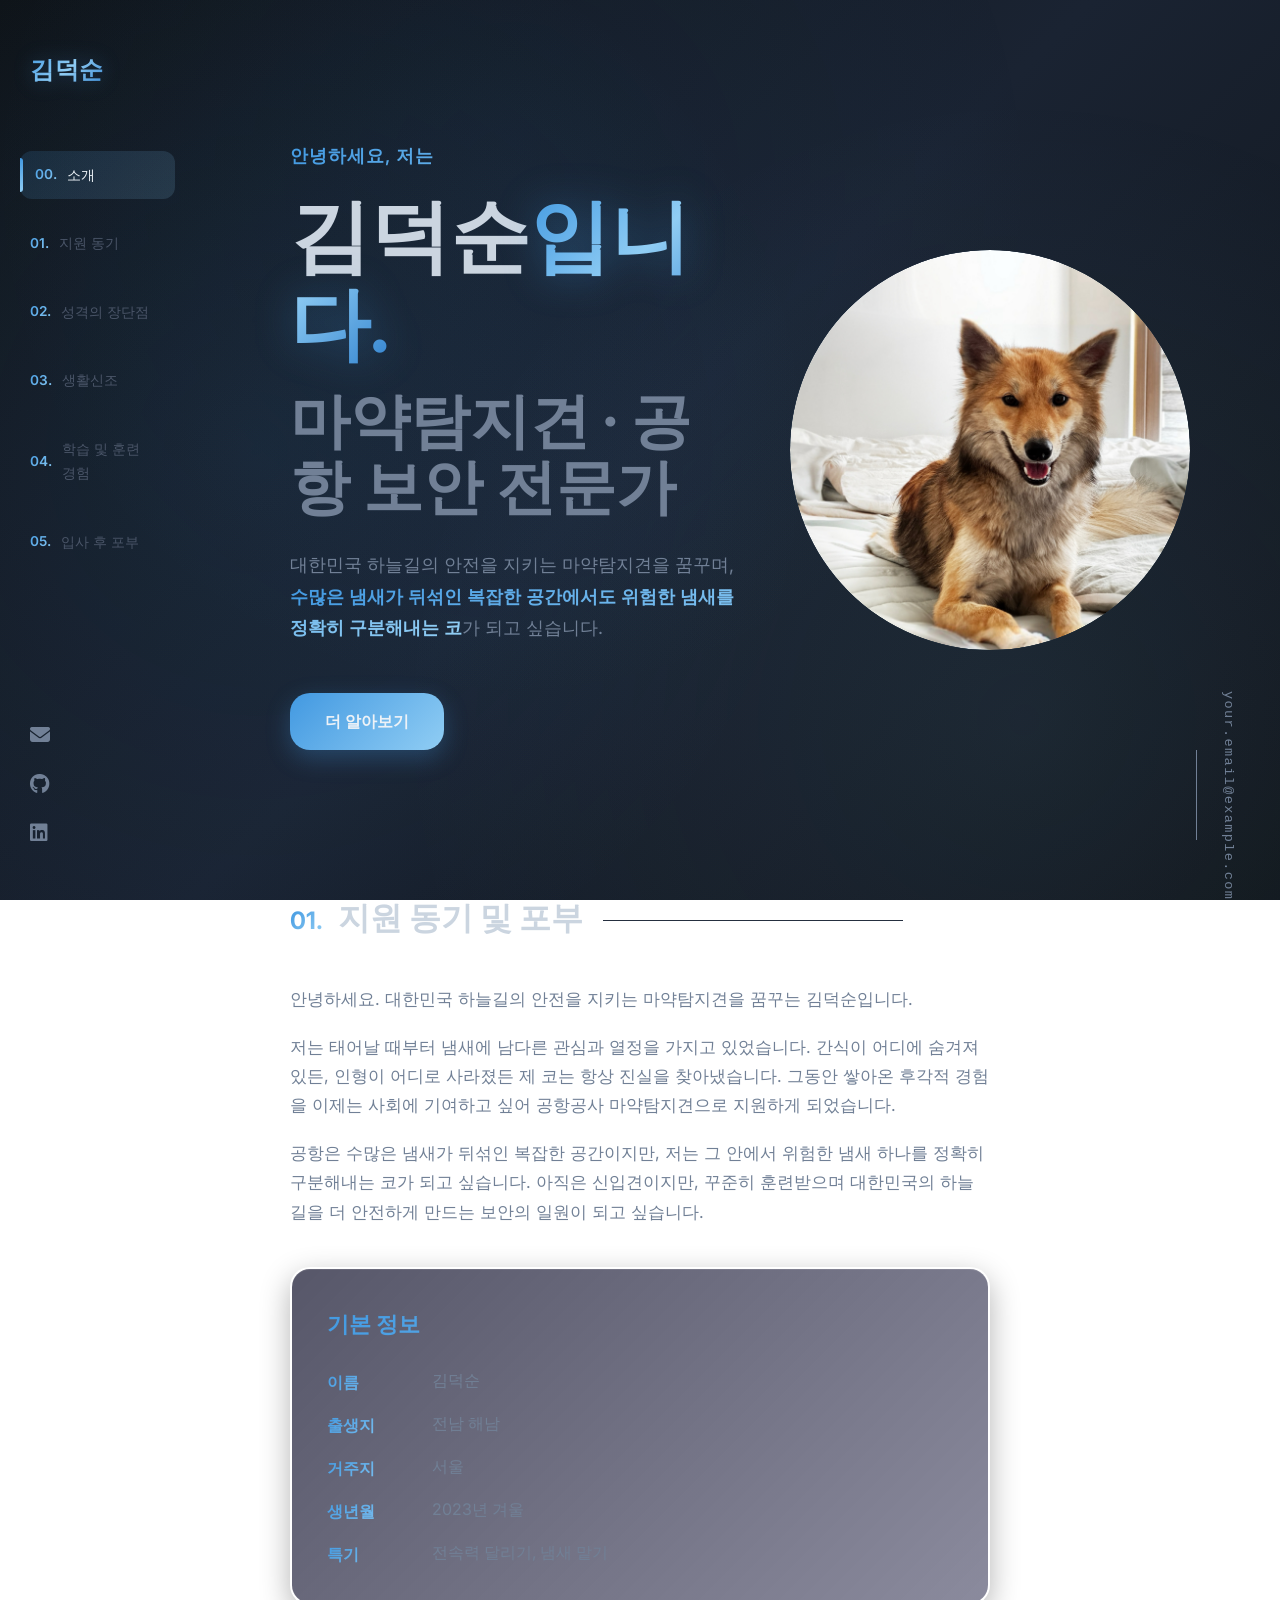
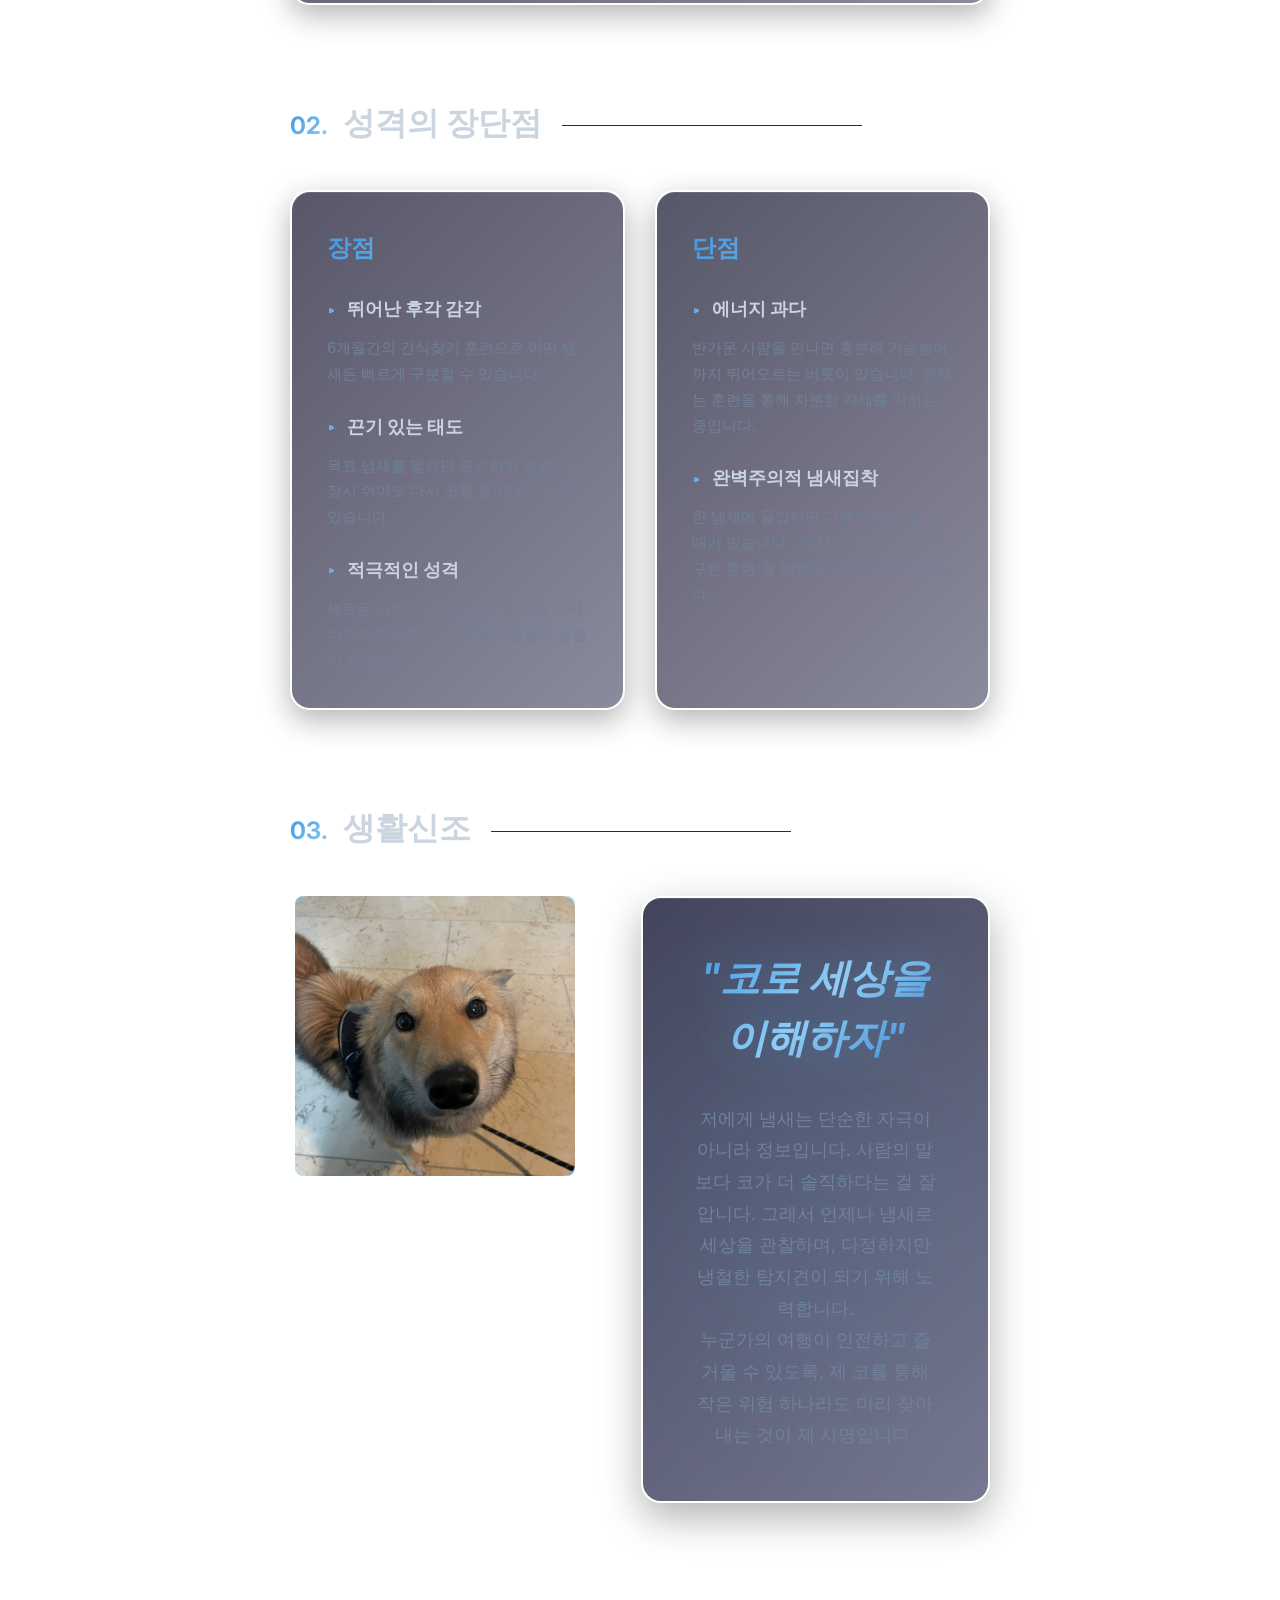
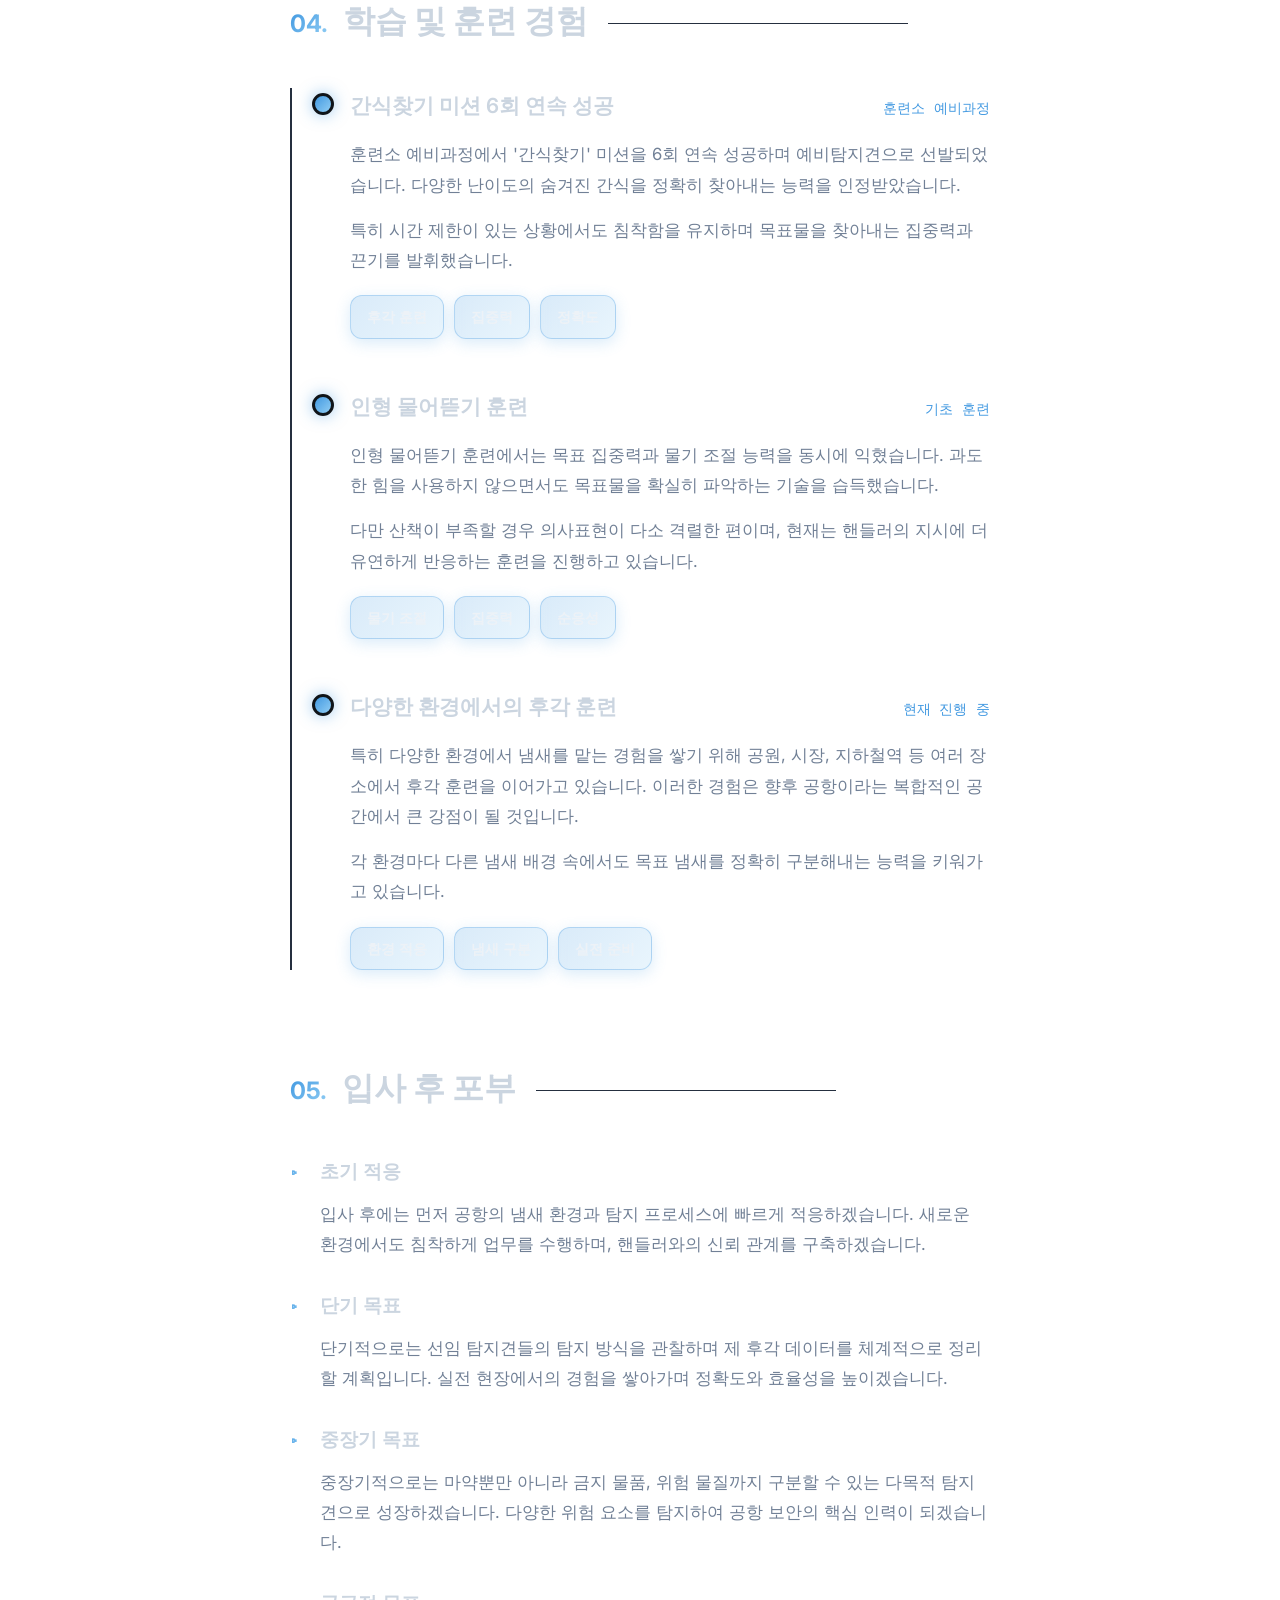
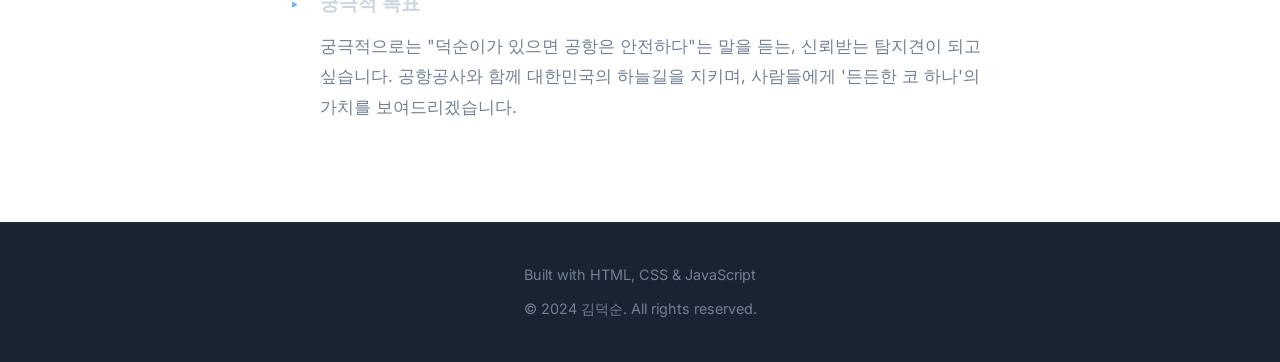
==== commit 65fce279: "Update self-introduction document and HTML to reflect new persona as a drug detection dog named 김덕순." ====
--- a/index.html
+++ b/index.html
@@ -3,30 +3,45 @@
 <head>
     <meta charset="UTF-8">
     <meta name="viewport" content="width=device-width, initial-scale=1.0">
-    <title>정은솔 - 자기소개서</title>
+    <title>김덕순 - 마약탐지견 자기소개서</title>
     <link rel="stylesheet" href="style.css">
     <link rel="preconnect" href="https://fonts.googleapis.com">
     <link rel="preconnect" href="https://fonts.gstatic.com" crossorigin>
     <link href="https://fonts.googleapis.com/css2?family=Inter:wght@300;400;500;600;700&display=swap" rel="stylesheet">
+    <link rel="stylesheet" href="https://cdnjs.cloudflare.com/ajax/libs/font-awesome/6.4.0/css/all.min.css">
 </head>
 <body>
     <!-- 좌측 사이드바 네비게이션 -->
     <aside class="sidebar">
         <div class="sidebar-content">
             <div class="logo">
-                <a href="#intro">정은솔</a>
+                <a href="#intro">김덕순</a>
             </div>
             <nav class="sidebar-nav">
                 <ol class="nav-list">
+                    <li><a href="#intro" class="nav-link"><span>00.</span> 소개</a></li>
                     <li><a href="#motivation" class="nav-link"><span>01.</span> 지원 동기</a></li>
                     <li><a href="#personality" class="nav-link"><span>02.</span> 성격의 장단점</a></li>
                     <li><a href="#philosophy" class="nav-link"><span>03.</span> 생활신조</a></li>
-                    <li><a href="#experience" class="nav-link"><span>04.</span> 학창시절 경험</a></li>
+                    <li><a href="#experience" class="nav-link"><span>04.</span> 학습 및 훈련 경험</a></li>
                     <li><a href="#future" class="nav-link"><span>05.</span> 입사 후 포부</a></li>
                 </ol>
             </nav>
+            <div class="sidebar-footer">
+                <ul class="social-links">
+                    <li><a href="mailto:your.email@example.com" aria-label="Email"><i class="fas fa-envelope"></i></a></li>
+                    <li><a href="https://github.com" target="_blank" rel="noopener noreferrer" aria-label="GitHub"><i class="fab fa-github"></i></a></li>
+                    <li><a href="https://linkedin.com" target="_blank" rel="noopener noreferrer" aria-label="LinkedIn"><i class="fab fa-linkedin"></i></a></li>
+                </ul>
+            </div>
         </div>
     </aside>
+    
+    <!-- 우측 이메일 링크 -->
+    <div class="email-link-wrapper">
+        <a href="mailto:your.email@example.com" class="email-link">your.email@example.com</a>
+        <div class="email-link-line"></div>
+    </div>
 
     <!-- 메인 콘텐츠 -->
     <main class="main-wrapper">
@@ -36,18 +51,23 @@
                 <div class="intro-content">
                     <div class="intro-text">
                         <p class="intro-greeting">안녕하세요, 저는</p>
-                        <h1 class="intro-name">정은솔<span class="highlight">입니다.</span></h1>
-                        <h2 class="intro-title">특수교사 · 소프트웨어 개발자</h2>
+                        <h1 class="intro-name">김덕순<span class="highlight">입니다.</span></h1>
+                        <h2 class="intro-title">마약탐지견 · 공항 보안 전문가</h2>
                         <p class="intro-description">
-                            학생들과 세상을 연결 짓고 가치 있는 서비스를 제공하며, 
-                            <span class="highlight">학교 구성원들의 사용자 경험을 개선하는 기술적 솔루션</span>을 찾는 것을 좋아합니다.
+                            대한민국 하늘길의 안전을 지키는 마약탐지견을 꿈꾸며, 
+                            <span class="highlight">수많은 냄새가 뒤섞인 복잡한 공간에서도 위험한 냄새를 정확히 구분해내는 코</span>가 되고 싶습니다.
                         </p>
                         <a href="#motivation" class="cta-button">더 알아보기</a>
                     </div>
                     <div class="intro-image-wrapper">
-                        <div class="profile-image-container">
-                            <img src="IMG_9372.JPG" alt="정은솔 프로필 사진" class="profile-image">
-                            <div class="profile-image-border"></div>
+                        <div class="intro-image-container">
+                            <div class="intro-image-wrapper-inner">
+                                <img src="shareImage_1763104814.jpg" alt="김덕순 프로필 사진" class="intro-image" id="profileImage" onerror="this.onerror=null; this.src='IMG_0081.jpg'; this.onerror=function(){this.src='IMG_0308.jpg'; this.onerror=function(){this.style.display='none'; this.nextElementSibling.style.display='flex';};};">
+                                <div class="intro-image-placeholder" id="profilePlaceholder" style="display:none;">
+                                    <span>🐾</span>
+                                </div>
+                            </div>
+                            <div class="intro-image-border"></div>
                         </div>
                     </div>
                 </div>
@@ -60,21 +80,32 @@
                     <h2 class="section-title">지원 동기 및 포부</h2>
                 </div>
                 <div class="section-content">
-                    <p>안녕하세요. 소프트웨어 개발에 관심이 있는 특수교사로서 학생들과 세상을 연결 짓고 가치 있는 서비스를 제공하고 싶은 정은솔입니다.</p>
-                    <p>저는 대학에서 초등특수교육과 중등특수교육(체육)을 전공하며 특수교육의 기초를 다졌고, 대학원에서 AI융합교육전공을 선택하여 프로그래밍의 기초와 인공지능 기반의 교육프로그램을 공부하였습니다.</p>
-                    <p>빠르게 변화하는 IT 업계에서 새로운 기술을 학습하고 제가 몸담고 있는 학교현장에 적용하는 것에 큰 흥미를 느끼며, 특히 학교 구성원들의 사용자 경험을 개선하는 기술적 솔루션을 찾는 것을 좋아합니다.</p>
-                    <p>귀사는 혁신적인 기술력과 우수한 개발 문화로 업계에서 인정받고 있으며, 이러한 환경에서 저의 기술적 역량을 더욱 발전시키고 의미 있는 프로젝트에 기여하고 싶습니다.</p>
+                    <p>안녕하세요. 대한민국 하늘길의 안전을 지키는 마약탐지견을 꿈꾸는 김덕순입니다.</p>
+                    <p>저는 태어날 때부터 냄새에 남다른 관심과 열정을 가지고 있었습니다. 간식이 어디에 숨겨져 있든, 인형이 어디로 사라졌든 제 코는 항상 진실을 찾아냈습니다. 그동안 쌓아온 후각적 경험을 이제는 사회에 기여하고 싶어 공항공사 마약탐지견으로 지원하게 되었습니다.</p>
+                    <p>공항은 수많은 냄새가 뒤섞인 복잡한 공간이지만, 저는 그 안에서 위험한 냄새 하나를 정확히 구분해내는 코가 되고 싶습니다. 아직은 신입견이지만, 꾸준히 훈련받으며 대한민국의 하늘길을 더 안전하게 만드는 보안의 일원이 되고 싶습니다.</p>
                     
                     <div class="achievement-box">
-                        <h3 class="achievement-title">주요 경력 및 학력</h3>
+                        <h3 class="achievement-title">기본 정보</h3>
                         <ul class="achievement-list">
                             <li>
-                                <span class="achievement-year">2021</span>
-                                <span class="achievement-text">인천특수교사임용 초등특수 합격, 중등특수 합격</span>
-                            </li>
-                            <li>
-                                <span class="achievement-year">2023</span>
-                                <span class="achievement-text">연세대학교 교육대학원 AI융합교육전공 합격</span>
+                                <span class="achievement-year">이름</span>
+                                <span class="achievement-text">김덕순</span>
+                            </li>
+                            <li>
+                                <span class="achievement-year">출생지</span>
+                                <span class="achievement-text">전남 해남</span>
+                            </li>
+                            <li>
+                                <span class="achievement-year">거주지</span>
+                                <span class="achievement-text">서울</span>
+                            </li>
+                            <li>
+                                <span class="achievement-year">생년월</span>
+                                <span class="achievement-text">2023년 겨울</span>
+                            </li>
+                            <li>
+                                <span class="achievement-year">특기</span>
+                                <span class="achievement-text">전속력 달리기, 냄새 맡기</span>
                             </li>
                         </ul>
                     </div>
@@ -95,23 +126,23 @@
                                 <li>
                                     <div class="personality-header">
                                         <span class="personality-icon">▹</span>
-                                        <strong>꾸준한 학습 의지</strong>
-                                    </div>
-                                    <p>새로운 기술 트렌드에 관심이 많아 개인 시간을 활용해 온라인 강의를 수강하고 사이드 프로젝트를 진행합니다.</p>
-                                </li>
-                                <li>
-                                    <div class="personality-header">
-                                        <span class="personality-icon">▹</span>
-                                        <strong>협업과 소통</strong>
-                                    </div>
-                                    <p>팀 프로젝트에서 다른 개발자, 디자이너, 기획자와 원활히 소통하며 공동의 목표를 달성하는 것을 중요하게 생각합니다.</p>
-                                </li>
-                                <li>
-                                    <div class="personality-header">
-                                        <span class="personality-icon">▹</span>
-                                        <strong>문제 해결 지향적</strong>
-                                    </div>
-                                    <p>복잡한 버그나 기술적 이슈에 직면했을 때 포기하지 않고 다양한 접근 방법을 시도하여 해결책을 찾습니다.</p>
+                                        <strong>뛰어난 후각 감각</strong>
+                                    </div>
+                                    <p>6개월간의 간식찾기 훈련으로 어떤 냄새든 빠르게 구분할 수 있습니다.</p>
+                                </li>
+                                <li>
+                                    <div class="personality-header">
+                                        <span class="personality-icon">▹</span>
+                                        <strong>끈기 있는 태도</strong>
+                                    </div>
+                                    <p>목표 냄새를 맡으면 포기하지 않습니다. 잠시 쉬어도 다시 코를 들이대는 근성이 있습니다.</p>
+                                </li>
+                                <li>
+                                    <div class="personality-header">
+                                        <span class="personality-icon">▹</span>
+                                        <strong>적극적인 성격</strong>
+                                    </div>
+                                    <p>새로운 사람이나 동료견을 만나면 먼저 다가가 인사합니다. 팀워크 형성에 강점이 있습니다.</p>
                                 </li>
                             </ul>
                         </div>
@@ -121,9 +152,16 @@
                                 <li>
                                     <div class="personality-header">
                                         <span class="personality-icon">▹</span>
-                                        <strong>완벽주의 성향</strong>
-                                    </div>
-                                    <p>때로는 코드의 완성도에 지나치게 집착하여 일정에 영향을 줄 수 있습니다. 이를 개선하기 위해 우선순위를 명확히 하고 적정 수준의 완성도를 목표로 하는 연습을 하고 있습니다.</p>
+                                        <strong>에너지 과다</strong>
+                                    </div>
+                                    <p>반가운 사람을 만나면 흥분해 가슴높이까지 뛰어오르는 버릇이 있습니다. 현재는 훈련을 통해 차분한 자세를 익히는 중입니다.</p>
+                                </li>
+                                <li>
+                                    <div class="personality-header">
+                                        <span class="personality-icon">▹</span>
+                                        <strong>완벽주의적 냄새집착</strong>
+                                    </div>
+                                    <p>한 냄새에 몰입하면 다른 명령을 놓칠 때가 있습니다. 그래서 '우선순위 냄새 구분 훈련'을 병행하며 개선하고 있습니다.</p>
                                 </li>
                             </ul>
                         </div>
@@ -138,44 +176,72 @@
                     <h2 class="section-title">생활신조</h2>
                 </div>
                 <div class="section-content">
-                    <div class="philosophy-box">
-                        <blockquote class="quote">"다정한 사람이 되자"</blockquote>
-                        <p>교사이자 개발자로서 항상 사용자의 관점에서 생각하려 노력합니다. 아무리 기술적으로 뛰어난 코드라도 실제 사용자에게 도움이 되지 않는다면 의미가 없다고 생각합니다. 또한 더 직관적이고 친절한 기술은 모두에게 필요한 기술이라 믿습니다. 사용자가 더 편리하고 효율적으로 업무를 처리하고, 학교생활에 학습 동기를 높이도록 돕는 것이 개발자의 사명이라고 믿습니다.</p>
-                    </div>
-                </div>
-            </section>
-
-            <!-- 학창시절 경험 및 특이사항 -->
+                    <div class="philosophy-content-wrapper">
+                        <div class="philosophy-image-wrapper">
+                            <div class="philosophy-image-container">
+                                <div class="philosophy-image-wrapper-inner">
+                                    <img src="IMG_4011.JPG" alt="김덕순 - 생활신조" class="philosophy-image" id="philosophyImage" onerror="this.onerror=null; this.src='IMG_0308.jpg'; this.onerror=function(){this.style.display='none'; this.nextElementSibling.style.display='flex';};">
+                                    <div class="philosophy-image-placeholder" style="display:none;">
+                                        <span>🐾</span>
+                                    </div>
+                                </div>
+                                <div class="philosophy-image-border"></div>
+                            </div>
+                        </div>
+                        <div class="philosophy-box">
+                            <blockquote class="quote">"코로 세상을 이해하자"</blockquote>
+                            <p>저에게 냄새는 단순한 자극이 아니라 정보입니다. 사람의 말보다 코가 더 솔직하다는 걸 잘 압니다. 그래서 언제나 냄새로 세상을 관찰하며, 다정하지만 냉철한 탐지견이 되기 위해 노력합니다.</p>
+                            <p>누군가의 여행이 안전하고 즐거울 수 있도록, 제 코를 통해 작은 위험 하나라도 미리 찾아내는 것이 제 사명입니다.</p>
+                        </div>
+                    </div>
+                </div>
+            </section>
+
+            <!-- 학습 및 훈련 경험 -->
             <section id="experience" class="section">
                 <div class="section-header">
                     <span class="section-number">04.</span>
-                    <h2 class="section-title">학창시절 경험 및 특이사항</h2>
+                    <h2 class="section-title">학습 및 훈련 경험</h2>
                 </div>
                 <div class="section-content">
                     <ul class="experience-list">
                         <li class="experience-item">
                             <div class="experience-header">
-                                <h3 class="experience-title">해커톤 우수상 수상</h3>
-                                <span class="experience-period">대학교 3학년</span>
-                            </div>
-                            <p>교내 해커톤에서 "지역 상권 활성화 앱"을 개발하여 우수상을 수상했습니다. 이 프로젝트에서 팀장을 맡아 5명의 팀원과 함께 48시간 동안 React Native로 모바일 앱을 완성했습니다.</p>
-                            <p>특히 백엔드 API 설계부터 프론트엔드 구현까지 전 과정에 참여하면서 풀스택 개발 경험을 쌓을 수 있었고, 짧은 시간 내에 팀원들의 역량을 파악하고 업무를 효율적으로 분배하는 리더십을 발휘했습니다.</p>
+                                <h3 class="experience-title">간식찾기 미션 6회 연속 성공</h3>
+                                <span class="experience-period">훈련소 예비과정</span>
+                            </div>
+                            <p>훈련소 예비과정에서 '간식찾기' 미션을 6회 연속 성공하며 예비탐지견으로 선발되었습니다. 다양한 난이도의 숨겨진 간식을 정확히 찾아내는 능력을 인정받았습니다.</p>
+                            <p>특히 시간 제한이 있는 상황에서도 침착함을 유지하며 목표물을 찾아내는 집중력과 끈기를 발휘했습니다.</p>
                             <ul class="tech-tags">
-                                <li>React Native</li>
-                                <li>Full Stack</li>
-                                <li>Team Leadership</li>
+                                <li>후각 훈련</li>
+                                <li>집중력</li>
+                                <li>정확도</li>
                             </ul>
                         </li>
                         <li class="experience-item">
                             <div class="experience-header">
-                                <h3 class="experience-title">컴퓨터공학과 학회 멘토링</h3>
-                                <span class="experience-period">대학교 4년간</span>
-                            </div>
-                            <p>컴퓨터공학과 학회에서 활동하며 후배들에게 프로그래밍을 가르치는 멘토링을 진행했습니다. 복잡한 개념을 쉽게 설명하는 능력을 기를 수 있었고, 이는 현재 팀 내에서 코드 리뷰와 기술 공유를 할 때 큰 도움이 되고 있습니다.</p>
+                                <h3 class="experience-title">인형 물어뜯기 훈련</h3>
+                                <span class="experience-period">기초 훈련</span>
+                            </div>
+                            <p>인형 물어뜯기 훈련에서는 목표 집중력과 물기 조절 능력을 동시에 익혔습니다. 과도한 힘을 사용하지 않으면서도 목표물을 확실히 파악하는 기술을 습득했습니다.</p>
+                            <p>다만 산책이 부족할 경우 의사표현이 다소 격렬한 편이며, 현재는 핸들러의 지시에 더 유연하게 반응하는 훈련을 진행하고 있습니다.</p>
                             <ul class="tech-tags">
-                                <li>Mentoring</li>
-                                <li>Teaching</li>
-                                <li>Knowledge Sharing</li>
+                                <li>물기 조절</li>
+                                <li>집중력</li>
+                                <li>순응성</li>
+                            </ul>
+                        </li>
+                        <li class="experience-item">
+                            <div class="experience-header">
+                                <h3 class="experience-title">다양한 환경에서의 후각 훈련</h3>
+                                <span class="experience-period">현재 진행 중</span>
+                            </div>
+                            <p>특히 다양한 환경에서 냄새를 맡는 경험을 쌓기 위해 공원, 시장, 지하철역 등 여러 장소에서 후각 훈련을 이어가고 있습니다. 이러한 경험은 향후 공항이라는 복합적인 공간에서 큰 강점이 될 것입니다.</p>
+                            <p>각 환경마다 다른 냄새 배경 속에서도 목표 냄새를 정확히 구분해내는 능력을 키워가고 있습니다.</p>
+                            <ul class="tech-tags">
+                                <li>환경 적응</li>
+                                <li>냄새 구분</li>
+                                <li>실전 준비</li>
                             </ul>
                         </li>
                     </ul>
@@ -195,28 +261,28 @@
                                 <span class="future-icon">▹</span>
                                 <h3 class="future-title">초기 적응</h3>
                             </div>
-                            <p>입사 후에는 먼저 귀사의 개발 문화와 코딩 컨벤션에 빠르게 적응하여 팀의 일원으로서 역할을 다하겠습니다.</p>
+                            <p>입사 후에는 먼저 공항의 냄새 환경과 탐지 프로세스에 빠르게 적응하겠습니다. 새로운 환경에서도 침착하게 업무를 수행하며, 핸들러와의 신뢰 관계를 구축하겠습니다.</p>
                         </li>
                         <li class="future-item">
                             <div class="future-header">
                                 <span class="future-icon">▹</span>
                                 <h3 class="future-title">단기 목표</h3>
                             </div>
-                            <p>단기적으로는 맡은 업무를 성실히 수행하면서 귀사의 비즈니스 도메인에 대한 이해도를 높이고, 기존 팀원들과의 협업을 통해 개발 실력을 향상시키겠습니다.</p>
+                            <p>단기적으로는 선임 탐지견들의 탐지 방식을 관찰하며 제 후각 데이터를 체계적으로 정리할 계획입니다. 실전 현장에서의 경험을 쌓아가며 정확도와 효율성을 높이겠습니다.</p>
                         </li>
                         <li class="future-item">
                             <div class="future-header">
                                 <span class="future-icon">▹</span>
                                 <h3 class="future-title">중장기 목표</h3>
                             </div>
-                            <p>중장기적으로는 기술 리더로 성장하여 주니어 개발자들을 멘토링하고, 새로운 기술 도입과 개발 프로세스 개선에 기여하고 싶습니다. 특히 클라우드 기술과 마이크로서비스 아키텍처에 대한 전문성을 쌓아 서비스의 확장성과 안정성 향상에 기여하겠습니다.</p>
+                            <p>중장기적으로는 마약뿐만 아니라 금지 물품, 위험 물질까지 구분할 수 있는 다목적 탐지견으로 성장하겠습니다. 다양한 위험 요소를 탐지하여 공항 보안의 핵심 인력이 되겠습니다.</p>
                         </li>
                         <li class="future-item">
                             <div class="future-header">
                                 <span class="future-icon">▹</span>
                                 <h3 class="future-title">궁극적 목표</h3>
                             </div>
-                            <p>궁극적으로는 귀사와 함께 성장하여 IT 업계에서 인정받는 개발자가 되고, 사용자에게 진정한 가치를 제공하는 혁신적인 서비스 개발에 핵심적인 역할을 담당하고 싶습니다.</p>
+                            <p>궁극적으로는 "덕순이가 있으면 공항은 안전하다"는 말을 듣는, 신뢰받는 탐지견이 되고 싶습니다. 공항공사와 함께 대한민국의 하늘길을 지키며, 사람들에게 '든든한 코 하나'의 가치를 보여드리겠습니다.</p>
                         </li>
                     </ul>
                 </div>
@@ -228,7 +294,7 @@
     <footer class="footer">
         <div class="footer-content">
             <p>Built with HTML, CSS & JavaScript</p>
-            <p>&copy; 2024 정은솔. All rights reserved.</p>
+            <p>&copy; 2024 김덕순. All rights reserved.</p>
         </div>
     </footer>
 
--- a/style.css
+++ b/style.css
@@ -6,21 +6,27 @@
 }
 
 :root {
-    --navy: #0a192f;
-    --light-navy: #112240;
-    --lightest-navy: #233554;
-    --navy-shadow: rgba(2, 12, 27, 0.7);
-    --dark-slate: #495670;
-    --slate: #8892b0;
-    --light-slate: #a8b2d1;
-    --lightest-slate: #ccd6f6;
-    --white: #e6f1ff;
-    --green: #64ffda;
-    --green-tint: rgba(100, 255, 218, 0.1);
-    --pink: #f57dff;
-    --blue: #57cbff;
-    --font-sans: 'Inter', -apple-system, BlinkMacSystemFont, 'Segoe UI', 'Noto Sans KR', sans-serif;
-    --transition: all 0.25s cubic-bezier(0.645, 0.045, 0.355, 1);
+    /* 그레이 블루 배경색 */
+    --navy: #0f1419;
+    --light-navy: #1a2332;
+    --lightest-navy: #252f3f;
+    --navy-shadow: rgba(15, 20, 25, 0.8);
+    --dark-slate: #4a5568;
+    --slate: #718096;
+    --light-slate: #a0aec0;
+    --lightest-slate: #cbd5e0;
+    --white: #edf2f7;
+    /* 블루 악센트 컬러 */
+    --green: #4299e1;
+    --green-tint: rgba(66, 153, 225, 0.15);
+    --pink: #63b3ed;
+    --blue: #90cdf4;
+    --purple: #3182ce;
+    --yellow: #2b6cb0;
+    --font-sans: 'Inter', 'Noto Sans KR', -apple-system, BlinkMacSystemFont, 'Segoe UI', sans-serif;
+    --transition: all 0.4s cubic-bezier(0.4, 0, 0.2, 1);
+    --border-radius: 20px;
+    --border-radius-small: 12px;
 }
 
 html {
@@ -29,11 +35,28 @@
 
 body {
     font-family: var(--font-sans);
-    line-height: 1.6;
+    line-height: 1.7;
     color: var(--slate);
-    background-color: var(--navy);
+    background: linear-gradient(135deg, #0f1419 0%, #1a2332 50%, #0f1419 100%);
+    background-attachment: fixed;
     -webkit-font-smoothing: antialiased;
     -moz-osx-font-smoothing: grayscale;
+    position: relative;
+}
+
+body::before {
+    content: '';
+    position: fixed;
+    top: 0;
+    left: 0;
+    width: 100%;
+    height: 100%;
+    background: 
+        radial-gradient(circle at 20% 50%, rgba(66, 153, 225, 0.08) 0%, transparent 50%),
+        radial-gradient(circle at 80% 80%, rgba(144, 205, 244, 0.08) 0%, transparent 50%),
+        radial-gradient(circle at 40% 20%, rgba(49, 130, 206, 0.06) 0%, transparent 50%);
+    pointer-events: none;
+    z-index: 0;
 }
 
 /* 스크롤바 스타일 */
@@ -46,13 +69,14 @@
 }
 
 ::-webkit-scrollbar-thumb {
-    background-color: var(--dark-slate);
+    background: linear-gradient(135deg, var(--green), var(--blue));
     border: 3px solid var(--navy);
-    border-radius: 10px;
+    border-radius: 15px;
 }
 
 ::-webkit-scrollbar-thumb:hover {
-    background-color: var(--green);
+    background: linear-gradient(135deg, var(--blue), var(--purple));
+    box-shadow: 0 0 10px rgba(66, 153, 225, 0.5);
 }
 
 /* 좌측 사이드바 */
@@ -74,6 +98,76 @@
     display: flex;
     flex-direction: column;
     height: 100%;
+    justify-content: space-between;
+}
+
+.sidebar-footer {
+    margin-top: auto;
+    padding-top: 30px;
+}
+
+.social-links {
+    list-style: none;
+    display: flex;
+    flex-direction: column;
+    gap: 15px;
+    padding: 0;
+    margin: 0;
+}
+
+.social-links li {
+    margin: 0;
+}
+
+.social-links a {
+    color: var(--slate);
+    font-size: 20px;
+    transition: var(--transition);
+    display: inline-block;
+}
+
+.social-links a:hover {
+    color: var(--green);
+    transform: translateY(-3px);
+}
+
+/* 우측 이메일 링크 */
+.email-link-wrapper {
+    position: fixed;
+    right: 40px;
+    bottom: 0;
+    z-index: 10;
+    display: flex;
+    flex-direction: column;
+    align-items: center;
+    gap: 20px;
+    writing-mode: vertical-rl;
+    text-orientation: mixed;
+}
+
+.email-link {
+    font-family: 'SF Mono', 'Monaco', 'Inconsolata', 'Fira Code', monospace;
+    font-size: 0.85rem;
+    color: var(--slate);
+    text-decoration: none;
+    letter-spacing: 0.1em;
+    transition: var(--transition);
+}
+
+.email-link:hover {
+    color: var(--green);
+    transform: translateY(-5px);
+}
+
+.email-link-line {
+    width: 1px;
+    height: 90px;
+    background-color: var(--slate);
+    transition: var(--transition);
+}
+
+.email-link-wrapper:hover .email-link-line {
+    background-color: var(--green);
 }
 
 .logo {
@@ -81,18 +175,23 @@
 }
 
 .logo a {
-    font-size: 1.3rem;
-    font-weight: 600;
-    color: var(--green);
+    font-size: 1.5rem;
+    font-weight: 700;
+    background: linear-gradient(135deg, var(--green), var(--blue), var(--purple));
+    -webkit-background-clip: text;
+    -webkit-text-fill-color: transparent;
+    background-clip: text;
     text-decoration: none;
     transition: var(--transition);
     display: inline-block;
-    font-family: 'SF Mono', 'Monaco', 'Inconsolata', 'Fira Code', monospace;
+    font-family: var(--font-sans);
+    letter-spacing: 0.5px;
+    filter: drop-shadow(0 0 10px rgba(66, 153, 225, 0.3));
 }
 
 .logo a:hover {
-    color: var(--white);
-    transform: translateY(-2px);
+    transform: translateY(-3px) scale(1.05);
+    filter: drop-shadow(0 0 15px rgba(66, 153, 225, 0.5));
 }
 
 .sidebar-nav {
@@ -115,38 +214,47 @@
     align-items: center;
     color: var(--dark-slate);
     text-decoration: none;
+    font-size: 0.9rem;
+    transition: var(--transition);
+    padding: 12px 15px;
+    position: relative;
+    font-family: var(--font-sans);
+    border-radius: var(--border-radius-small);
+    margin-left: -15px;
+}
+
+.nav-link span {
+    margin-right: 10px;
+    background: linear-gradient(135deg, var(--green), var(--blue));
+    -webkit-background-clip: text;
+    -webkit-text-fill-color: transparent;
+    background-clip: text;
     font-size: 0.85rem;
-    transition: var(--transition);
-    padding: 10px 0;
-    position: relative;
-    font-family: 'SF Mono', 'Monaco', 'Inconsolata', 'Fira Code', monospace;
-}
-
-.nav-link span {
-    margin-right: 8px;
-    color: var(--green);
-    font-size: 0.8rem;
+    font-weight: 600;
 }
 
 .nav-link:hover,
 .nav-link.active {
-    color: var(--green);
+    color: var(--white);
+    background: linear-gradient(135deg, rgba(66, 153, 225, 0.15), rgba(144, 205, 244, 0.15));
+    transform: translateX(5px);
 }
 
 .nav-link::before {
     content: '';
     position: absolute;
-    left: -30px;
-    width: 2px;
+    left: 0;
+    width: 3px;
     height: 0;
-    background-color: var(--green);
-    transition: var(--transition);
-    border-radius: 2px;
+    background: linear-gradient(180deg, var(--green), var(--blue));
+    transition: var(--transition);
+    border-radius: 0 10px 10px 0;
 }
 
 .nav-link:hover::before,
 .nav-link.active::before {
-    height: 100%;
+    height: 70%;
+    top: 15%;
 }
 
 /* 메인 콘텐츠 래퍼 */
@@ -182,11 +290,16 @@
 }
 
 .intro-greeting {
-    color: var(--green);
-    font-family: 'SF Mono', 'Monaco', 'Inconsolata', 'Fira Code', monospace;
-    font-size: 1rem;
+    background: linear-gradient(135deg, var(--green), var(--blue));
+    -webkit-background-clip: text;
+    -webkit-text-fill-color: transparent;
+    background-clip: text;
+    font-family: var(--font-sans);
+    font-size: 1.1rem;
     margin-bottom: 20px;
     animation: fadeInUp 0.6s ease;
+    font-weight: 600;
+    letter-spacing: 1px;
 }
 
 .intro-name {
@@ -199,7 +312,11 @@
 }
 
 .intro-name .highlight {
-    color: var(--green);
+    background: linear-gradient(135deg, var(--green), var(--blue), var(--purple));
+    -webkit-background-clip: text;
+    -webkit-text-fill-color: transparent;
+    background-clip: text;
+    filter: drop-shadow(0 0 20px rgba(66, 153, 225, 0.4));
 }
 
 .intro-title {
@@ -212,35 +329,64 @@
 }
 
 .intro-description {
-    font-size: 1.2rem;
+    font-size: 1.15rem;
     color: var(--slate);
     max-width: 600px;
-    line-height: 1.6;
-    margin-bottom: 40px;
+    line-height: 1.7;
+    margin-bottom: 50px;
     animation: fadeInUp 0.6s ease 0.3s both;
 }
 
 .intro-description .highlight {
-    color: var(--green);
+    background: linear-gradient(135deg, var(--green), var(--blue));
+    -webkit-background-clip: text;
+    -webkit-text-fill-color: transparent;
+    background-clip: text;
+    font-weight: 600;
 }
 
 .cta-button {
     display: inline-block;
-    color: var(--green);
-    background-color: transparent;
-    border: 1px solid var(--green);
-    border-radius: 4px;
-    padding: 12px 28px;
-    font-size: 0.9rem;
-    font-family: 'SF Mono', 'Monaco', 'Inconsolata', 'Fira Code', monospace;
+    color: var(--white);
+    background: linear-gradient(135deg, var(--green), var(--blue));
+    border: none;
+    border-radius: var(--border-radius);
+    padding: 15px 35px;
+    font-size: 1rem;
+    font-family: var(--font-sans);
+    font-weight: 600;
     text-decoration: none;
     transition: var(--transition);
     animation: fadeInUp 0.6s ease 0.4s both;
+    position: relative;
+    overflow: hidden;
+    box-shadow: 0 8px 25px rgba(66, 153, 225, 0.3);
+}
+
+.cta-button::before {
+    content: '';
+    position: absolute;
+    top: 0;
+    left: -100%;
+    width: 100%;
+    height: 100%;
+    background: linear-gradient(135deg, var(--blue), var(--purple));
+    transition: var(--transition);
+    z-index: -1;
 }
 
 .cta-button:hover {
-    background-color: var(--green-tint);
-    transform: translateY(-3px);
+    color: var(--white);
+    transform: translateY(-5px) scale(1.05);
+    box-shadow: 0 15px 40px rgba(66, 153, 225, 0.5);
+}
+
+.cta-button:hover::before {
+    left: 0;
+}
+
+.cta-button:active {
+    transform: translateY(-2px) scale(1.02);
 }
 
 /* 프로필 이미지 */
@@ -249,6 +395,149 @@
     justify-content: center;
     align-items: center;
     animation: fadeInUp 0.6s ease 0.5s both;
+}
+
+.intro-image-container {
+    position: relative;
+    width: 100%;
+    max-width: 400px;
+    aspect-ratio: 1;
+    min-height: 400px;
+    border-radius: 50%;
+    overflow: hidden;
+    background: linear-gradient(135deg, rgba(66, 153, 225, 0.1), rgba(144, 205, 244, 0.1));
+}
+
+.intro-image-wrapper-inner {
+    position: relative;
+    width: 100%;
+    height: 100%;
+    aspect-ratio: 1;
+    border-radius: 50%;
+    overflow: hidden;
+}
+
+.intro-image {
+    width: 100%;
+    height: 100%;
+    object-fit: cover;
+    object-position: center 25%;
+    transition: var(--transition);
+    border-radius: 50%;
+    position: absolute;
+    top: 0;
+    left: 0;
+}
+
+.intro-image-container:hover .intro-image {
+    transform: scale(1.12);
+}
+
+.intro-image-placeholder {
+    position: absolute;
+    top: 0;
+    left: 0;
+    width: 100%;
+    height: 100%;
+    display: none;
+    align-items: center;
+    justify-content: center;
+    background: linear-gradient(135deg, rgba(66, 153, 225, 0.2), rgba(144, 205, 244, 0.2));
+    color: var(--white);
+    font-size: 4rem;
+    font-weight: 700;
+    font-family: var(--font-sans);
+    border-radius: 50%;
+}
+
+.intro-image-border {
+    position: absolute;
+    top: -5px;
+    left: -5px;
+    width: calc(100% + 10px);
+    height: calc(100% + 10px);
+    border: 4px solid transparent;
+    background: linear-gradient(135deg, var(--green), var(--blue), var(--purple)) border-box;
+    -webkit-mask: linear-gradient(#fff 0 0) padding-box, linear-gradient(#fff 0 0);
+    -webkit-mask-composite: subtract;
+    mask-composite: exclude;
+    border-radius: 50%;
+    opacity: 0.6;
+    transition: var(--transition);
+    pointer-events: none;
+    animation: borderRotate 3s linear infinite;
+}
+
+.intro-image-container:hover .intro-image-border {
+    opacity: 1;
+    box-shadow: 0 0 40px rgba(66, 153, 225, 0.6);
+    transform: scale(1.05);
+}
+
+.image-gallery {
+    display: grid;
+    grid-template-columns: repeat(3, 1fr);
+    gap: 20px;
+    width: 100%;
+    max-width: 500px;
+}
+
+.gallery-item {
+    position: relative;
+    aspect-ratio: 1;
+    border-radius: var(--border-radius);
+    overflow: hidden;
+    transition: var(--transition);
+}
+
+.gallery-image-container {
+    position: relative;
+    width: 100%;
+    height: 100%;
+    border-radius: var(--border-radius);
+    overflow: hidden;
+    box-shadow: 0 10px 30px rgba(0, 0, 0, 0.3), 0 0 20px rgba(66, 153, 225, 0.2);
+    border: 2px solid transparent;
+    background: linear-gradient(135deg, var(--green), var(--blue)) border-box;
+    -webkit-mask: linear-gradient(#fff 0 0) padding-box, linear-gradient(#fff 0 0);
+    -webkit-mask-composite: subtract;
+    mask-composite: exclude;
+}
+
+.gallery-image {
+    width: 100%;
+    height: 100%;
+    object-fit: cover;
+    transition: var(--transition);
+    display: block;
+}
+
+.gallery-item:hover .gallery-image {
+    transform: scale(1.1);
+}
+
+.gallery-item:hover {
+    transform: translateY(-8px) scale(1.05);
+}
+
+.gallery-item:hover .gallery-image-container {
+    box-shadow: 0 20px 50px rgba(0, 0, 0, 0.4), 0 0 40px rgba(66, 153, 225, 0.4);
+}
+
+.gallery-overlay {
+    position: absolute;
+    top: 0;
+    left: 0;
+    right: 0;
+    bottom: 0;
+    background: linear-gradient(to bottom, transparent 0%, rgba(10, 25, 47, 0.2) 100%);
+    opacity: 0;
+    transition: var(--transition);
+    pointer-events: none;
+}
+
+.gallery-item:hover .gallery-overlay {
+    opacity: 1;
 }
 
 .profile-image-container {
@@ -259,39 +548,100 @@
     margin-left: auto;
 }
 
+.profile-image-wrapper {
+    position: relative;
+    width: 100%;
+    height: 100%;
+    min-height: 300px;
+    border-radius: 50%;
+    overflow: visible;
+    z-index: 2;
+    background: #ffffff;
+    display: flex;
+    align-items: center;
+    justify-content: center;
+    padding: 15%;
+    box-sizing: border-box;
+}
+
+.profile-image-picture {
+    position: relative;
+    width: 85%;
+    height: 85%;
+    max-width: 85%;
+    max-height: 85%;
+    border-radius: 50%;
+    overflow: hidden;
+    margin: 0 auto;
+}
+
 .profile-image {
     width: 100%;
     height: 100%;
-    object-fit: cover;
-    object-position: center 30%;
-    border-radius: 50%;
-    filter: grayscale(100%);
-    transition: var(--transition);
-    position: relative;
-    z-index: 2;
+    object-fit: contain;
+    object-position: center;
+    transition: var(--transition);
+    display: block;
 }
 
 .profile-image:hover {
-    filter: grayscale(0%);
-    transform: scale(1.05);
-}
-
-.profile-image-border {
+    transform: scale(1.08) rotate(2deg);
+}
+
+.profile-image-placeholder {
+    width: 100%;
+    height: 100%;
+    display: none;
+    align-items: center;
+    justify-content: center;
+    background: linear-gradient(135deg, var(--green) 0%, var(--blue) 50%, var(--purple) 100%);
+    color: var(--white);
+    font-size: 5rem;
+    font-weight: 700;
+    font-family: var(--font-sans);
+    transition: var(--transition);
     position: absolute;
     top: 0;
     left: 0;
-    width: 100%;
-    height: 100%;
+    filter: drop-shadow(0 0 20px rgba(66, 153, 225, 0.5));
+}
+
+.profile-image-container:hover .profile-image-placeholder {
+    background: linear-gradient(135deg, var(--green-tint) 0%, var(--lightest-navy) 100%);
+    transform: scale(1.05);
+}
+
+.profile-image-border {
+    position: absolute;
+    top: -5px;
+    left: -5px;
+    width: calc(100% + 10px);
+    height: calc(100% + 10px);
     border-radius: 50%;
-    border: 2px solid var(--green);
-    opacity: 0.3;
+    border: 4px solid transparent;
+    background: linear-gradient(135deg, var(--green), var(--blue), var(--purple)) border-box;
+    -webkit-mask: linear-gradient(#fff 0 0) padding-box, linear-gradient(#fff 0 0);
+    -webkit-mask-composite: subtract;
+    mask-composite: exclude;
+    opacity: 0.6;
     transition: var(--transition);
     z-index: 1;
+    animation: borderRotate 3s linear infinite;
+}
+
+@keyframes borderRotate {
+    0% {
+        transform: rotate(0deg);
+    }
+    100% {
+        transform: rotate(360deg);
+    }
 }
 
 .profile-image-container:hover .profile-image-border {
-    opacity: 0.6;
-    box-shadow: 0 0 20px var(--green-tint);
+    opacity: 1;
+    box-shadow: 0 0 40px rgba(66, 153, 225, 0.6);
+    transform: scale(1.05);
 }
 
 
@@ -311,7 +661,7 @@
     margin-bottom: 100px;
     opacity: 0;
     transform: translateY(30px);
-    transition: var(--transition);
+    transition: opacity 0.6s cubic-bezier(0.645, 0.045, 0.355, 1), transform 0.6s cubic-bezier(0.645, 0.045, 0.355, 1);
 }
 
 .section.visible {
@@ -326,11 +676,14 @@
 }
 
 .section-number {
-    font-family: 'SF Mono', 'Monaco', 'Inconsolata', 'Fira Code', monospace;
-    font-size: clamp(16px, 3vw, 20px);
-    font-weight: 400;
-    color: var(--green);
-    margin-right: 10px;
+    font-family: var(--font-sans);
+    font-size: clamp(18px, 3vw, 24px);
+    font-weight: 700;
+    background: linear-gradient(135deg, var(--green), var(--blue));
+    -webkit-background-clip: text;
+    -webkit-text-fill-color: transparent;
+    background-clip: text;
+    margin-right: 15px;
     line-height: 1;
 }
 
@@ -369,26 +722,266 @@
     margin-bottom: 0;
 }
 
+/* 섹션 이미지 스타일 */
+.content-with-image {
+    display: grid;
+    grid-template-columns: 1.2fr 0.8fr;
+    gap: 60px;
+    align-items: center;
+    margin-bottom: 40px;
+}
+
+.text-content {
+    flex: 1;
+}
+
+.section-image-wrapper {
+    display: flex;
+    justify-content: center;
+    align-items: center;
+}
+
+.section-image-gallery {
+    display: grid;
+    grid-template-columns: repeat(3, 1fr);
+    gap: 15px;
+    width: 100%;
+    max-width: 400px;
+}
+
+.section-image-container {
+    position: relative;
+    width: 100%;
+    max-width: 350px;
+    min-height: 300px;
+    border-radius: var(--border-radius);
+    overflow: hidden;
+    box-shadow: 0 15px 40px rgba(0, 0, 0, 0.4), 0 0 30px rgba(66, 153, 225, 0.2);
+    transition: var(--transition);
+    border: 3px solid transparent;
+    background: linear-gradient(135deg, var(--green), var(--blue)) border-box;
+    -webkit-mask: linear-gradient(#fff 0 0) padding-box, linear-gradient(#fff 0 0);
+    -webkit-mask-composite: subtract;
+    mask-composite: exclude;
+}
+
+.section-image-wrapper-inner {
+    position: relative;
+    width: 100%;
+    height: 100%;
+    min-height: 300px;
+}
+
+.section-image-placeholder {
+    position: absolute;
+    top: 0;
+    left: 0;
+    width: 100%;
+    height: 100%;
+    min-height: 300px;
+    display: none;
+    align-items: center;
+    justify-content: center;
+    background: linear-gradient(135deg, rgba(66, 153, 225, 0.2), rgba(144, 205, 244, 0.2));
+    color: var(--white);
+    font-size: 4rem;
+    font-weight: 700;
+    font-family: var(--font-sans);
+    border-radius: var(--border-radius);
+}
+
+.section-image-container:hover {
+    transform: translateY(-8px) scale(1.02);
+    box-shadow: 0 25px 60px rgba(0, 0, 0, 0.5), 0 0 50px rgba(66, 153, 225, 0.4);
+}
+
+.section-image {
+    width: 100%;
+    height: 100%;
+    min-height: 300px;
+    max-height: 400px;
+    display: block;
+    transition: var(--transition);
+    object-fit: cover;
+    border-radius: var(--border-radius);
+    position: absolute;
+    top: 0;
+    left: 0;
+}
+
+.section-image-container:hover .section-image {
+    transform: scale(1.08);
+}
+
+.section-image-overlay {
+    position: absolute;
+    top: 0;
+    left: 0;
+    right: 0;
+    bottom: 0;
+    background: linear-gradient(to bottom, transparent 0%, rgba(10, 25, 47, 0.3) 100%);
+    opacity: 0;
+    transition: var(--transition);
+    pointer-events: none;
+}
+
+.section-image-container:hover .section-image-overlay {
+    opacity: 1;
+}
+
+/* 생활신조 섹션 이미지 */
+.philosophy-content-wrapper {
+    display: grid;
+    grid-template-columns: 1fr 1.2fr;
+    gap: 60px;
+    align-items: start;
+}
+
+.philosophy-image-wrapper {
+    display: flex;
+    justify-content: center;
+    align-items: center;
+}
+
+.philosophy-image-gallery {
+    display: grid;
+    grid-template-columns: repeat(3, 1fr);
+    gap: 15px;
+    width: 100%;
+    max-width: 350px;
+}
+
+.philosophy-image-container {
+    position: relative;
+    width: 100%;
+    max-width: 280px;
+    aspect-ratio: 1;
+    min-height: 280px;
+    border-radius: 8px;
+    overflow: hidden;
+    background: linear-gradient(135deg, rgba(66, 153, 225, 0.1), rgba(144, 205, 244, 0.1));
+}
+
+.philosophy-image-wrapper-inner {
+    position: relative;
+    width: 100%;
+    height: 100%;
+    aspect-ratio: 1;
+}
+
+.philosophy-image {
+    width: 100%;
+    height: 100%;
+    object-fit: cover;
+    transition: var(--transition);
+    border-radius: var(--border-radius-small);
+    position: absolute;
+    top: 0;
+    left: 0;
+}
+
+.philosophy-image-placeholder {
+    position: absolute;
+    top: 0;
+    left: 0;
+    width: 100%;
+    height: 100%;
+    display: none;
+    align-items: center;
+    justify-content: center;
+    background: linear-gradient(135deg, rgba(66, 153, 225, 0.2), rgba(144, 205, 244, 0.2));
+    color: var(--white);
+    font-size: 4rem;
+    font-weight: 700;
+    font-family: var(--font-sans);
+    border-radius: var(--border-radius-small);
+}
+
+.philosophy-image-container:hover .philosophy-image {
+    transform: scale(1.12);
+}
+
+.philosophy-image-border {
+    position: absolute;
+    top: -5px;
+    left: -5px;
+    right: -5px;
+    bottom: -5px;
+    border: 4px solid transparent;
+    background: linear-gradient(135deg, var(--green), var(--blue), var(--purple)) border-box;
+    -webkit-mask: linear-gradient(#fff 0 0) padding-box, linear-gradient(#fff 0 0);
+    -webkit-mask-composite: subtract;
+    mask-composite: exclude;
+    border-radius: var(--border-radius);
+    opacity: 0.6;
+    transition: var(--transition);
+    pointer-events: none;
+    animation: borderGlow 2s ease-in-out infinite;
+}
+
+@keyframes borderGlow {
+    0%, 100% {
+        opacity: 0.6;
+        filter: drop-shadow(0 0 10px rgba(66, 153, 225, 0.3));
+    }
+    50% {
+        opacity: 1;
+        filter: drop-shadow(0 0 20px rgba(66, 153, 225, 0.6));
+    }
+}
+
+.philosophy-image-container:hover .philosophy-image-border {
+    opacity: 1;
+    top: -8px;
+    left: -8px;
+    right: -8px;
+    bottom: -8px;
+}
+
 /* 주요 경력 및 학력 박스 */
 .achievement-box {
     margin-top: 40px;
-    padding: 30px;
-    background-color: var(--light-navy);
-    border-radius: 4px;
-    border: 1px solid var(--lightest-navy);
+    padding: 35px;
+    background: linear-gradient(135deg, rgba(45, 45, 68, 0.8), rgba(61, 61, 92, 0.6));
+    backdrop-filter: blur(10px);
+    border-radius: var(--border-radius);
+    border: 2px solid transparent;
+    background-clip: padding-box;
+    box-shadow: 0 10px 30px rgba(0, 0, 0, 0.3), inset 0 1px 0 rgba(255, 255, 255, 0.1);
+    transition: var(--transition);
+    position: relative;
+    overflow: hidden;
+}
+
+.achievement-box::before {
+    content: '';
+    position: absolute;
+    top: 0;
+    left: -100%;
+    width: 100%;
+    height: 100%;
+    background: linear-gradient(90deg, transparent, rgba(66, 153, 225, 0.1), transparent);
     transition: var(--transition);
 }
 
 .achievement-box:hover {
     border-color: var(--green);
-    transform: translateY(-2px);
+    transform: translateY(-5px);
+    box-shadow: 0 15px 40px rgba(0, 0, 0, 0.4), 0 0 30px rgba(66, 153, 225, 0.3);
+}
+
+.achievement-box:hover::before {
+    left: 100%;
 }
 
 .achievement-title {
-    font-size: 1.3rem;
-    color: var(--green);
-    margin-bottom: 20px;
-    font-weight: 600;
+    font-size: 1.4rem;
+    background: linear-gradient(135deg, var(--green), var(--blue));
+    -webkit-background-clip: text;
+    -webkit-text-fill-color: transparent;
+    background-clip: text;
+    margin-bottom: 25px;
+    font-weight: 700;
 }
 
 .achievement-list {
@@ -409,12 +1002,15 @@
 }
 
 .achievement-year {
-    font-family: 'SF Mono', 'Monaco', 'Inconsolata', 'Fira Code', monospace;
-    color: var(--green);
-    font-size: 0.9rem;
-    font-weight: 600;
-    min-width: 60px;
-    margin-right: 20px;
+    font-family: var(--font-sans);
+    background: linear-gradient(135deg, var(--green), var(--blue));
+    -webkit-background-clip: text;
+    -webkit-text-fill-color: transparent;
+    background-clip: text;
+    font-size: 1rem;
+    font-weight: 700;
+    min-width: 80px;
+    margin-right: 25px;
 }
 
 .achievement-text {
@@ -433,23 +1029,30 @@
 }
 
 .personality-item {
-    background-color: var(--light-navy);
-    padding: 30px;
-    border-radius: 4px;
-    border: 1px solid var(--lightest-navy);
+    background: linear-gradient(135deg, rgba(45, 45, 68, 0.8), rgba(61, 61, 92, 0.6));
+    backdrop-filter: blur(10px);
+    padding: 35px;
+    border-radius: var(--border-radius);
+    border: 2px solid transparent;
+    background-clip: padding-box;
+    box-shadow: 0 10px 30px rgba(0, 0, 0, 0.3), inset 0 1px 0 rgba(255, 255, 255, 0.1);
     transition: var(--transition);
 }
 
 .personality-item:hover {
-    transform: translateY(-5px);
+    transform: translateY(-8px) scale(1.02);
     border-color: var(--green);
+    box-shadow: 0 20px 50px rgba(0, 0, 0, 0.4), 0 0 40px rgba(66, 153, 225, 0.3);
 }
 
 .personality-label {
-    font-size: 1.3rem;
-    color: var(--green);
-    margin-bottom: 20px;
-    font-weight: 600;
+    font-size: 1.5rem;
+    background: linear-gradient(135deg, var(--green), var(--blue));
+    -webkit-background-clip: text;
+    -webkit-text-fill-color: transparent;
+    background-clip: text;
+    margin-bottom: 25px;
+    font-weight: 700;
 }
 
 .personality-list {
@@ -471,9 +1074,13 @@
 }
 
 .personality-icon {
-    color: var(--green);
-    margin-right: 10px;
-    font-size: 0.9rem;
+    background: linear-gradient(135deg, var(--green), var(--blue));
+    -webkit-background-clip: text;
+    -webkit-text-fill-color: transparent;
+    background-clip: text;
+    margin-right: 12px;
+    font-size: 1rem;
+    font-weight: 600;
 }
 
 .personality-header strong {
@@ -490,26 +1097,60 @@
 
 /* 생활신조 */
 .philosophy-box {
-    background-color: var(--light-navy);
+    background: linear-gradient(135deg, rgba(45, 45, 68, 0.9), rgba(61, 61, 92, 0.7));
+    backdrop-filter: blur(15px);
     padding: 50px;
-    border-radius: 4px;
-    border: 1px solid var(--lightest-navy);
+    border-radius: var(--border-radius);
+    border: 2px solid transparent;
+    background-clip: padding-box;
     text-align: center;
     transition: var(--transition);
+    box-shadow: 0 15px 40px rgba(0, 0, 0, 0.3), inset 0 1px 0 rgba(255, 255, 255, 0.1);
+    position: relative;
+    overflow: hidden;
+}
+
+.philosophy-box::before {
+    content: '';
+    position: absolute;
+    top: -50%;
+    left: -50%;
+    width: 200%;
+    height: 200%;
+    background: radial-gradient(circle, rgba(66, 153, 225, 0.1) 0%, transparent 70%);
+    animation: pulse 4s ease-in-out infinite;
+}
+
+@keyframes pulse {
+    0%, 100% {
+        transform: scale(1);
+        opacity: 0.5;
+    }
+    50% {
+        transform: scale(1.1);
+        opacity: 0.8;
+    }
 }
 
 .philosophy-box:hover {
     border-color: var(--green);
-    transform: translateY(-5px);
+    transform: translateY(-8px) scale(1.02);
+    box-shadow: 0 25px 60px rgba(0, 0, 0, 0.4), 0 0 50px rgba(66, 153, 225, 0.4);
 }
 
 .quote {
-    font-size: clamp(24px, 4vw, 32px);
-    font-weight: 600;
-    color: var(--green);
-    margin-bottom: 30px;
+    font-size: clamp(28px, 5vw, 40px);
+    font-weight: 700;
+    background: linear-gradient(135deg, var(--green), var(--blue), var(--purple));
+    -webkit-background-clip: text;
+    -webkit-text-fill-color: transparent;
+    background-clip: text;
+    margin-bottom: 35px;
     font-style: italic;
-    line-height: 1.4;
+    line-height: 1.5;
+    filter: drop-shadow(0 0 20px rgba(66, 153, 225, 0.4));
+    position: relative;
+    z-index: 1;
 }
 
 .philosophy-box p {
@@ -546,13 +1187,26 @@
 .experience-item::before {
     content: '';
     position: absolute;
-    left: -6px;
+    left: -8px;
     top: 5px;
-    width: 12px;
-    height: 12px;
+    width: 16px;
+    height: 16px;
     border-radius: 50%;
-    background-color: var(--green);
-    border: 2px solid var(--navy);
+    background: linear-gradient(135deg, var(--green), var(--blue));
+    border: 3px solid var(--navy);
+    box-shadow: 0 0 15px rgba(66, 153, 225, 0.5);
+    animation: pulseDot 2s ease-in-out infinite;
+}
+
+@keyframes pulseDot {
+    0%, 100% {
+        transform: scale(1);
+        box-shadow: 0 0 15px rgba(66, 153, 225, 0.5);
+    }
+    50% {
+        transform: scale(1.2);
+        box-shadow: 0 0 25px rgba(66, 153, 225, 0.8);
+    }
 }
 
 .experience-item:last-child {
@@ -599,12 +1253,23 @@
 }
 
 .tech-tags li {
-    color: var(--green);
-    font-family: 'SF Mono', 'Monaco', 'Inconsolata', 'Fira Code', monospace;
-    font-size: 0.85rem;
-    padding: 5px 12px;
-    background-color: var(--green-tint);
-    border-radius: 3px;
+    color: var(--white);
+    font-family: var(--font-sans);
+    font-size: 0.9rem;
+    font-weight: 600;
+    padding: 8px 16px;
+    background: linear-gradient(135deg, rgba(66, 153, 225, 0.2), rgba(144, 205, 244, 0.2));
+    backdrop-filter: blur(10px);
+    border-radius: var(--border-radius-small);
+    border: 1px solid rgba(66, 153, 225, 0.3);
+    transition: var(--transition);
+    box-shadow: 0 4px 15px rgba(66, 153, 225, 0.2);
+}
+
+.tech-tags li:hover {
+    background: linear-gradient(135deg, var(--green), var(--blue));
+    transform: translateY(-3px) scale(1.05);
+    box-shadow: 0 8px 25px rgba(66, 153, 225, 0.4);
 }
 
 /* 입사 후 포부 */
@@ -631,9 +1296,13 @@
 }
 
 .future-icon {
-    color: var(--green);
-    margin-right: 10px;
-    font-size: 0.9rem;
+    background: linear-gradient(135deg, var(--green), var(--blue));
+    -webkit-background-clip: text;
+    -webkit-text-fill-color: transparent;
+    background-clip: text;
+    margin-right: 12px;
+    font-size: 1rem;
+    font-weight: 600;
     position: absolute;
     left: 0;
 }
@@ -679,14 +1348,14 @@
 .scroll-top {
     position: fixed;
     bottom: 30px;
-    right: 30px;
-    width: 50px;
-    height: 50px;
-    background-color: var(--green-tint);
-    color: var(--green);
-    border: 1px solid var(--green);
+    right: 80px;
+    width: 60px;
+    height: 60px;
+    background: linear-gradient(135deg, var(--green), var(--blue));
+    color: var(--white);
+    border: none;
     border-radius: 50%;
-    font-size: 20px;
+    font-size: 24px;
     cursor: pointer;
     opacity: 0;
     visibility: hidden;
@@ -695,6 +1364,9 @@
     display: flex;
     align-items: center;
     justify-content: center;
+    font-family: var(--font-sans);
+    font-weight: 700;
+    box-shadow: 0 8px 25px rgba(66, 153, 225, 0.4);
 }
 
 .scroll-top.visible {
@@ -703,9 +1375,14 @@
 }
 
 .scroll-top:hover {
-    background-color: var(--green);
-    color: var(--navy);
-    transform: translateY(-5px);
+    background: linear-gradient(135deg, var(--blue), var(--purple));
+    color: var(--white);
+    transform: translateY(-8px) scale(1.1);
+    box-shadow: 0 15px 40px rgba(66, 153, 225, 0.6);
+}
+
+.scroll-top:active {
+    transform: translateY(-5px) scale(1.05);
 }
 
 /* 반응형 디자인 */
@@ -730,10 +1407,16 @@
         left: -200px;
         width: 200px;
         transition: var(--transition);
+        background-color: rgba(10, 25, 47, 0.95);
+        backdrop-filter: blur(10px);
     }
 
     .sidebar.mobile-open {
         left: 0;
+    }
+
+    .email-link-wrapper {
+        display: none;
     }
 
     .main-wrapper {
@@ -758,10 +1441,27 @@
         order: -1;
     }
 
-    .profile-image-container {
-        width: 250px;
-        height: 250px;
-        margin: 0 auto;
+    .intro-image-container {
+        max-width: 300px;
+        min-height: 300px;
+    }
+
+    .image-gallery {
+        max-width: 100%;
+        grid-template-columns: repeat(3, 1fr);
+        gap: 15px;
+    }
+
+    .section-image-gallery {
+        max-width: 100%;
+        grid-template-columns: repeat(3, 1fr);
+        gap: 10px;
+    }
+
+    .philosophy-image-gallery {
+        max-width: 100%;
+        grid-template-columns: repeat(3, 1fr);
+        gap: 10px;
     }
 
     .section {
@@ -778,6 +1478,24 @@
 
     .philosophy-box {
         padding: 30px 20px;
+    }
+
+    .content-with-image {
+        grid-template-columns: 1fr;
+        gap: 40px;
+    }
+
+    .section-image-wrapper {
+        order: -1;
+    }
+
+    .philosophy-content-wrapper {
+        grid-template-columns: 1fr;
+        gap: 40px;
+    }
+
+    .philosophy-image-wrapper {
+        order: -1;
     }
 
     .experience-header {
@@ -806,9 +1524,25 @@
         gap: 30px;
     }
 
-    .profile-image-container {
-        width: 200px;
-        height: 200px;
+    .intro-image-container {
+        max-width: 250px;
+        min-height: 250px;
+    }
+
+    .image-gallery {
+        grid-template-columns: 1fr;
+        gap: 20px;
+        max-width: 300px;
+    }
+
+    .section-image-gallery {
+        grid-template-columns: 1fr;
+        gap: 15px;
+    }
+
+    .philosophy-image-gallery {
+        grid-template-columns: 1fr;
+        gap: 15px;
     }
 
     .section-number::after {
